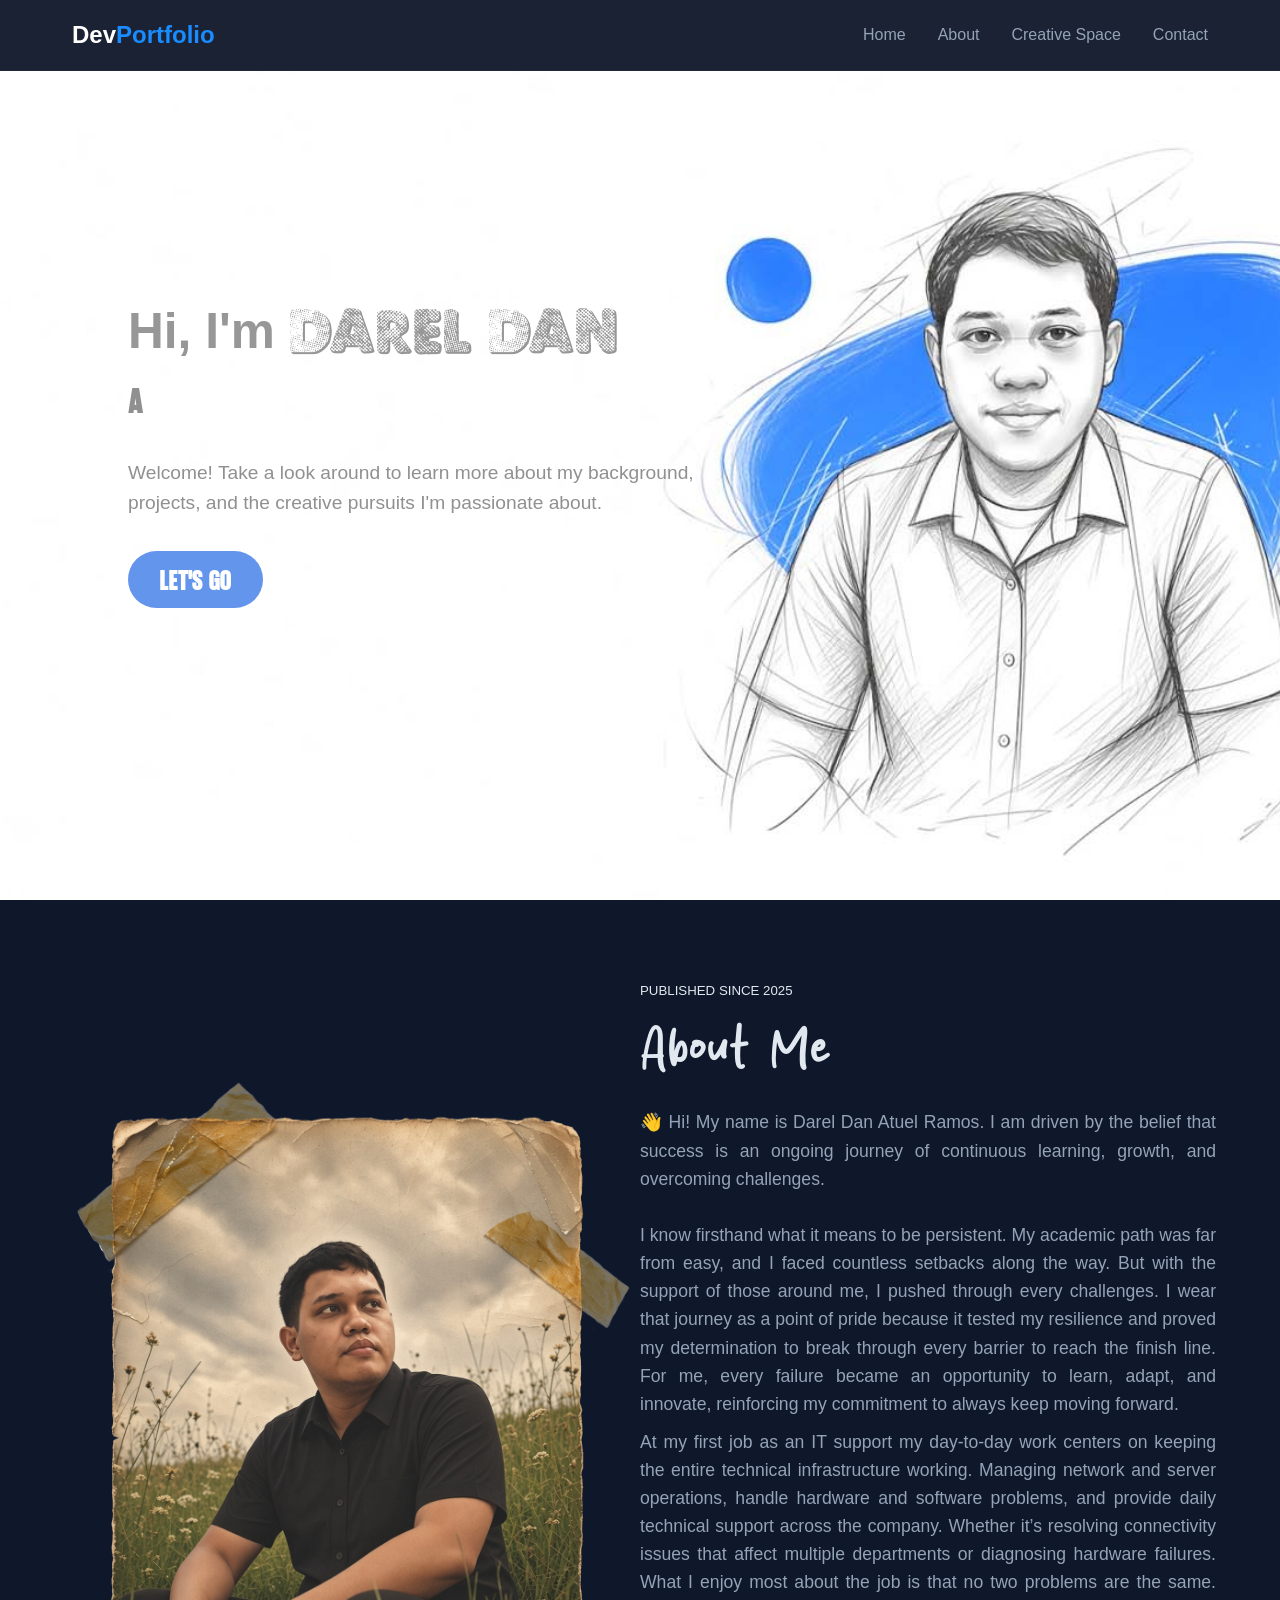
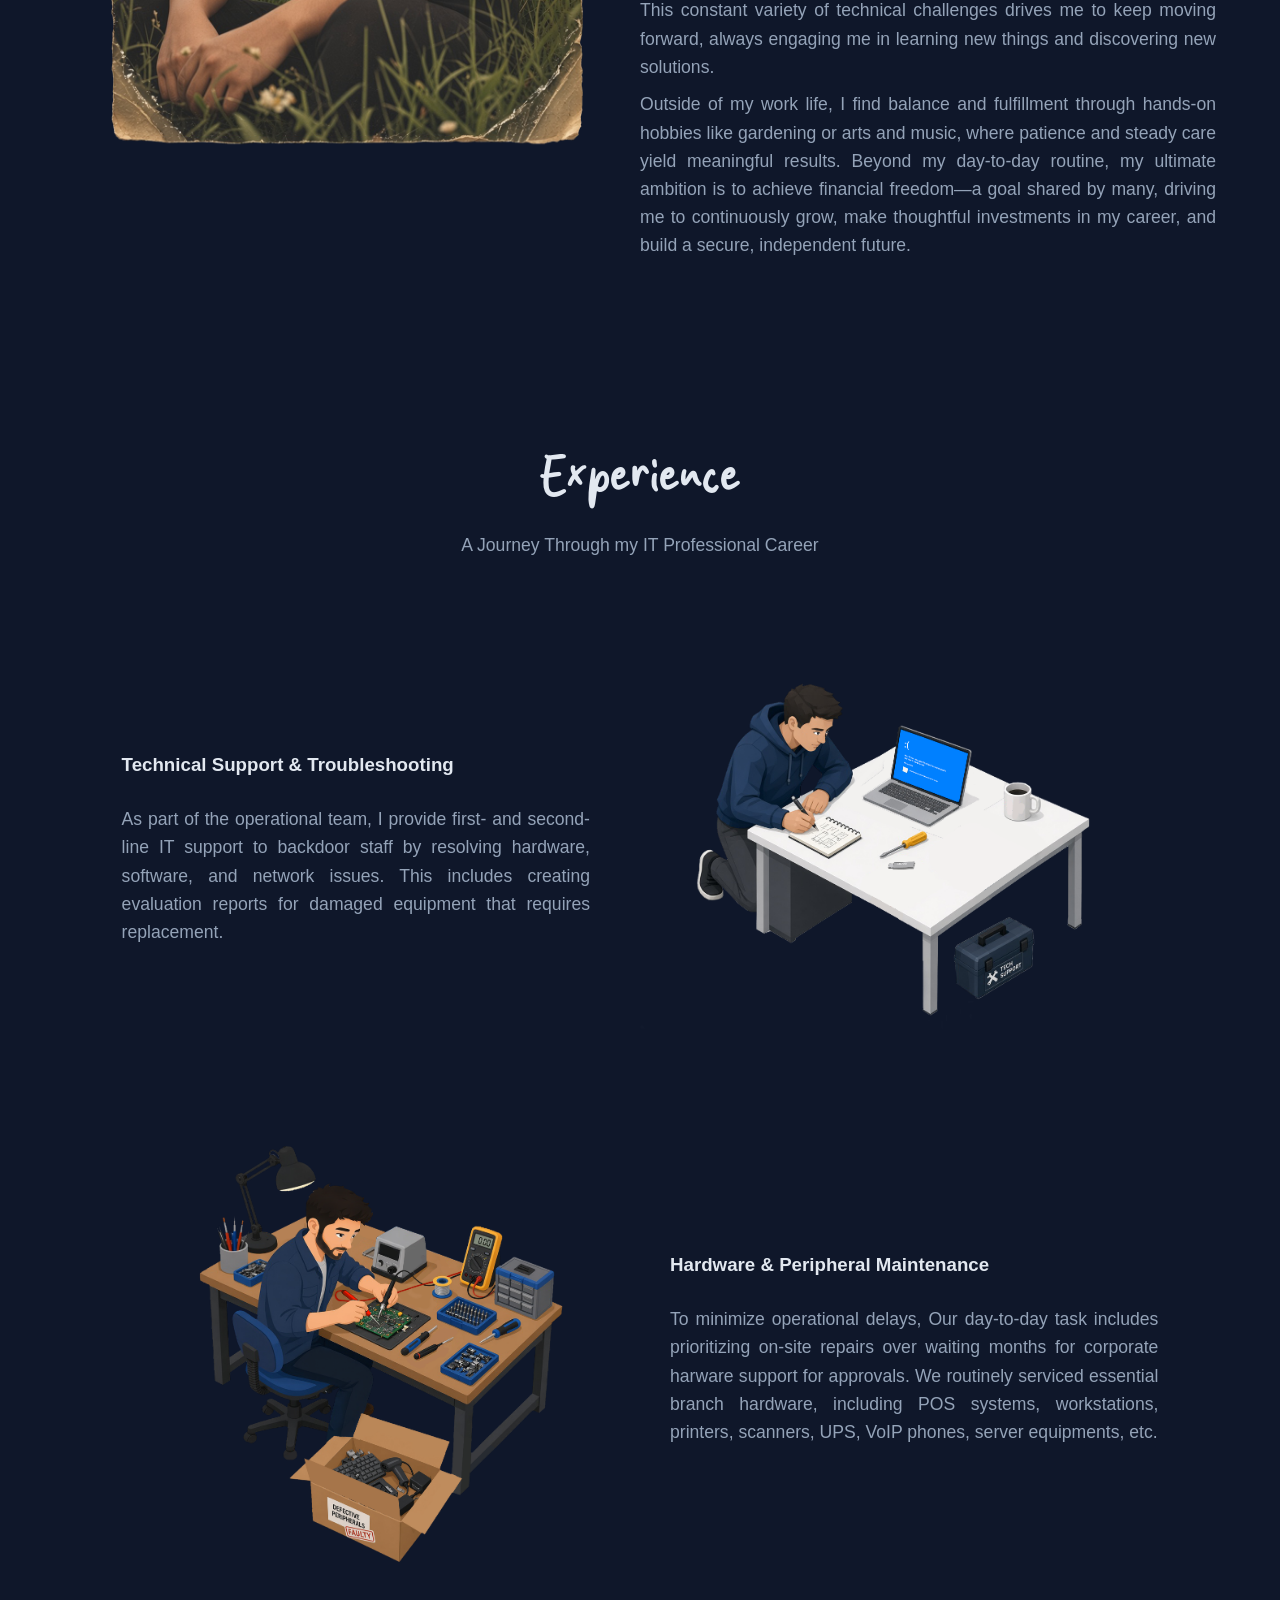
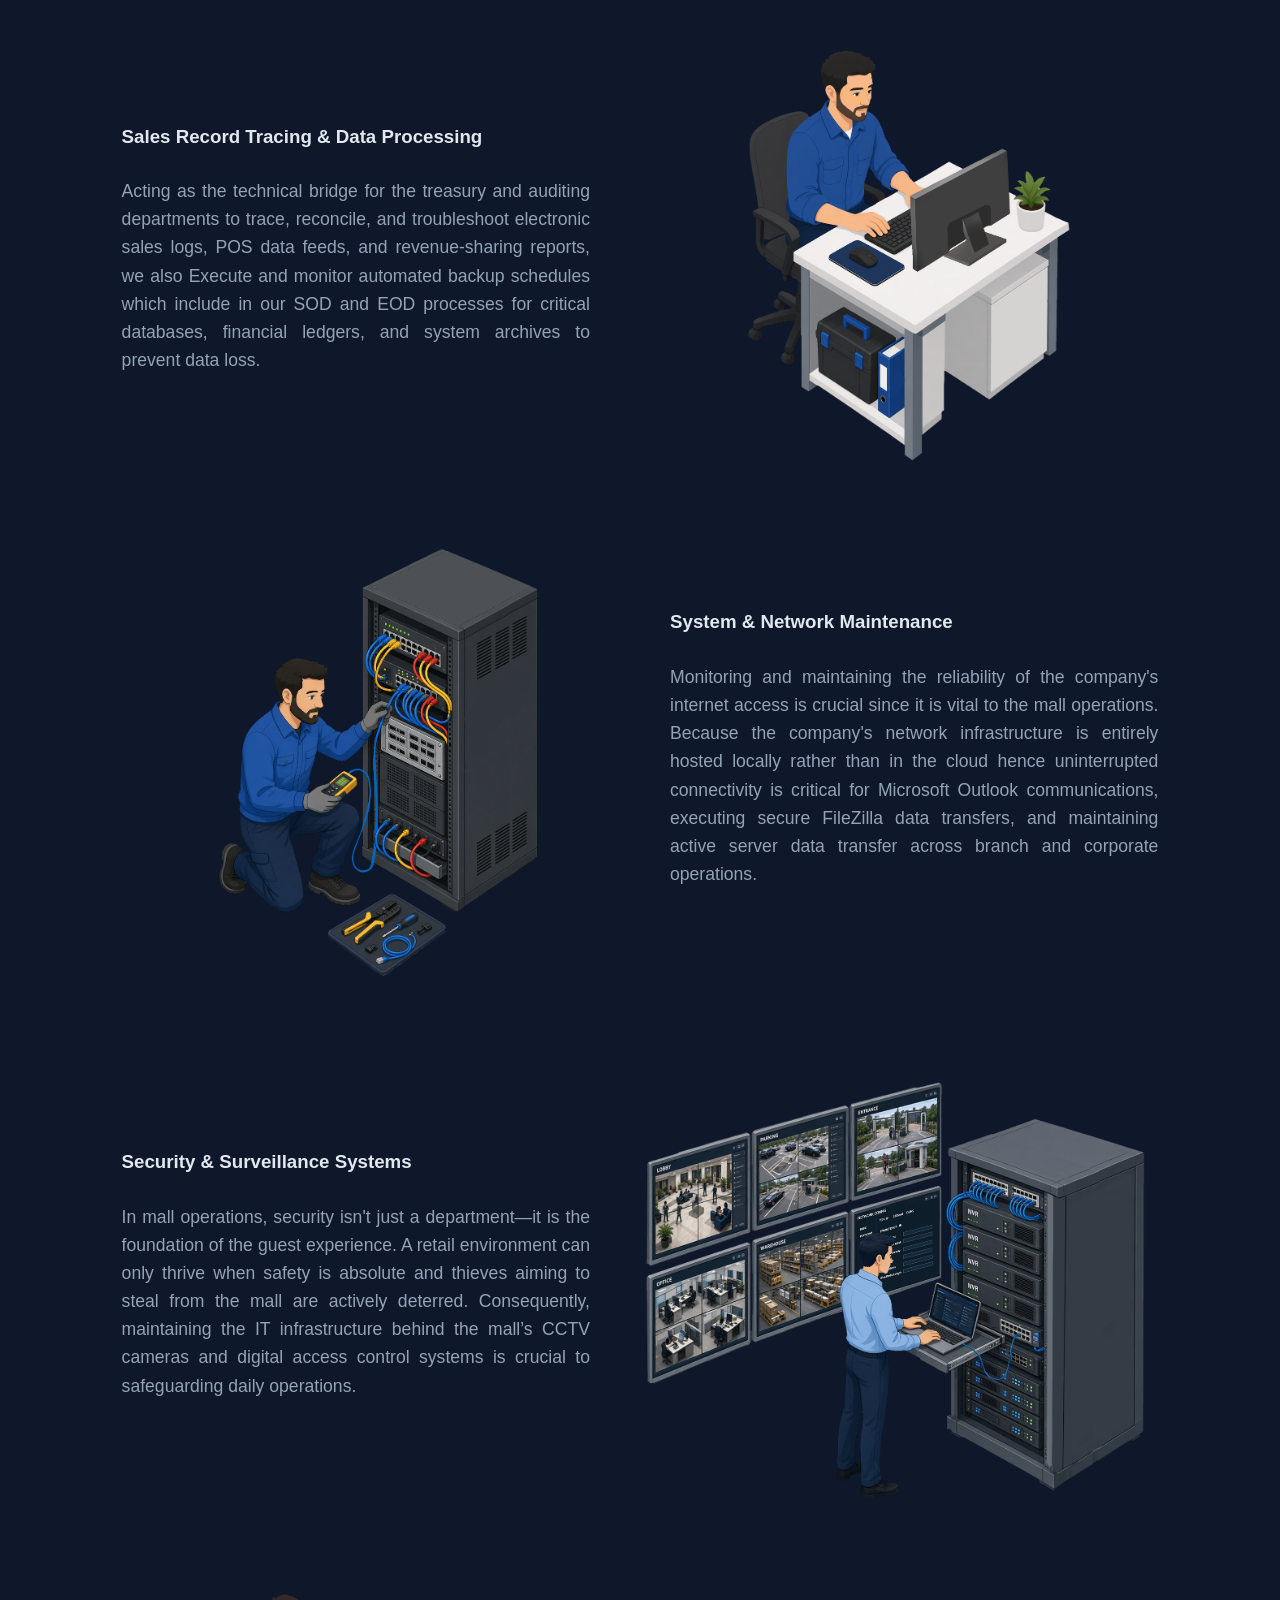
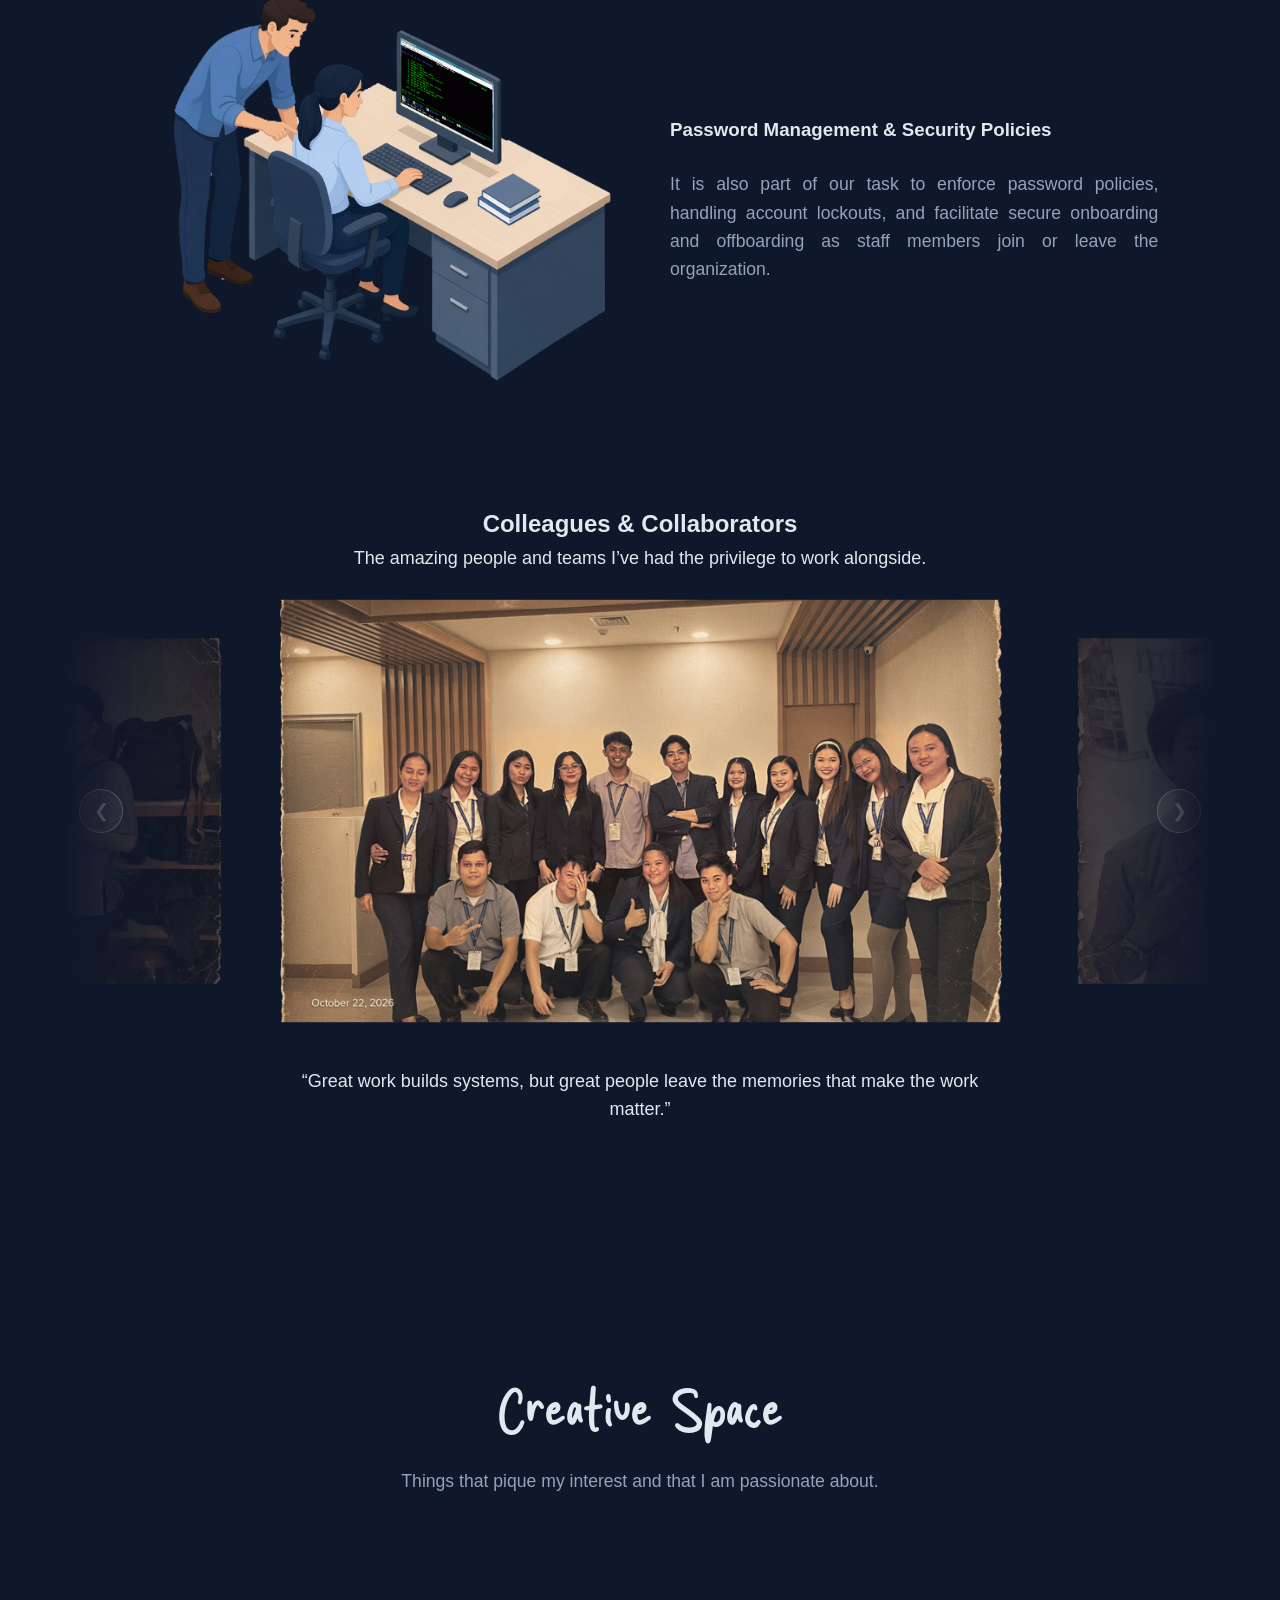
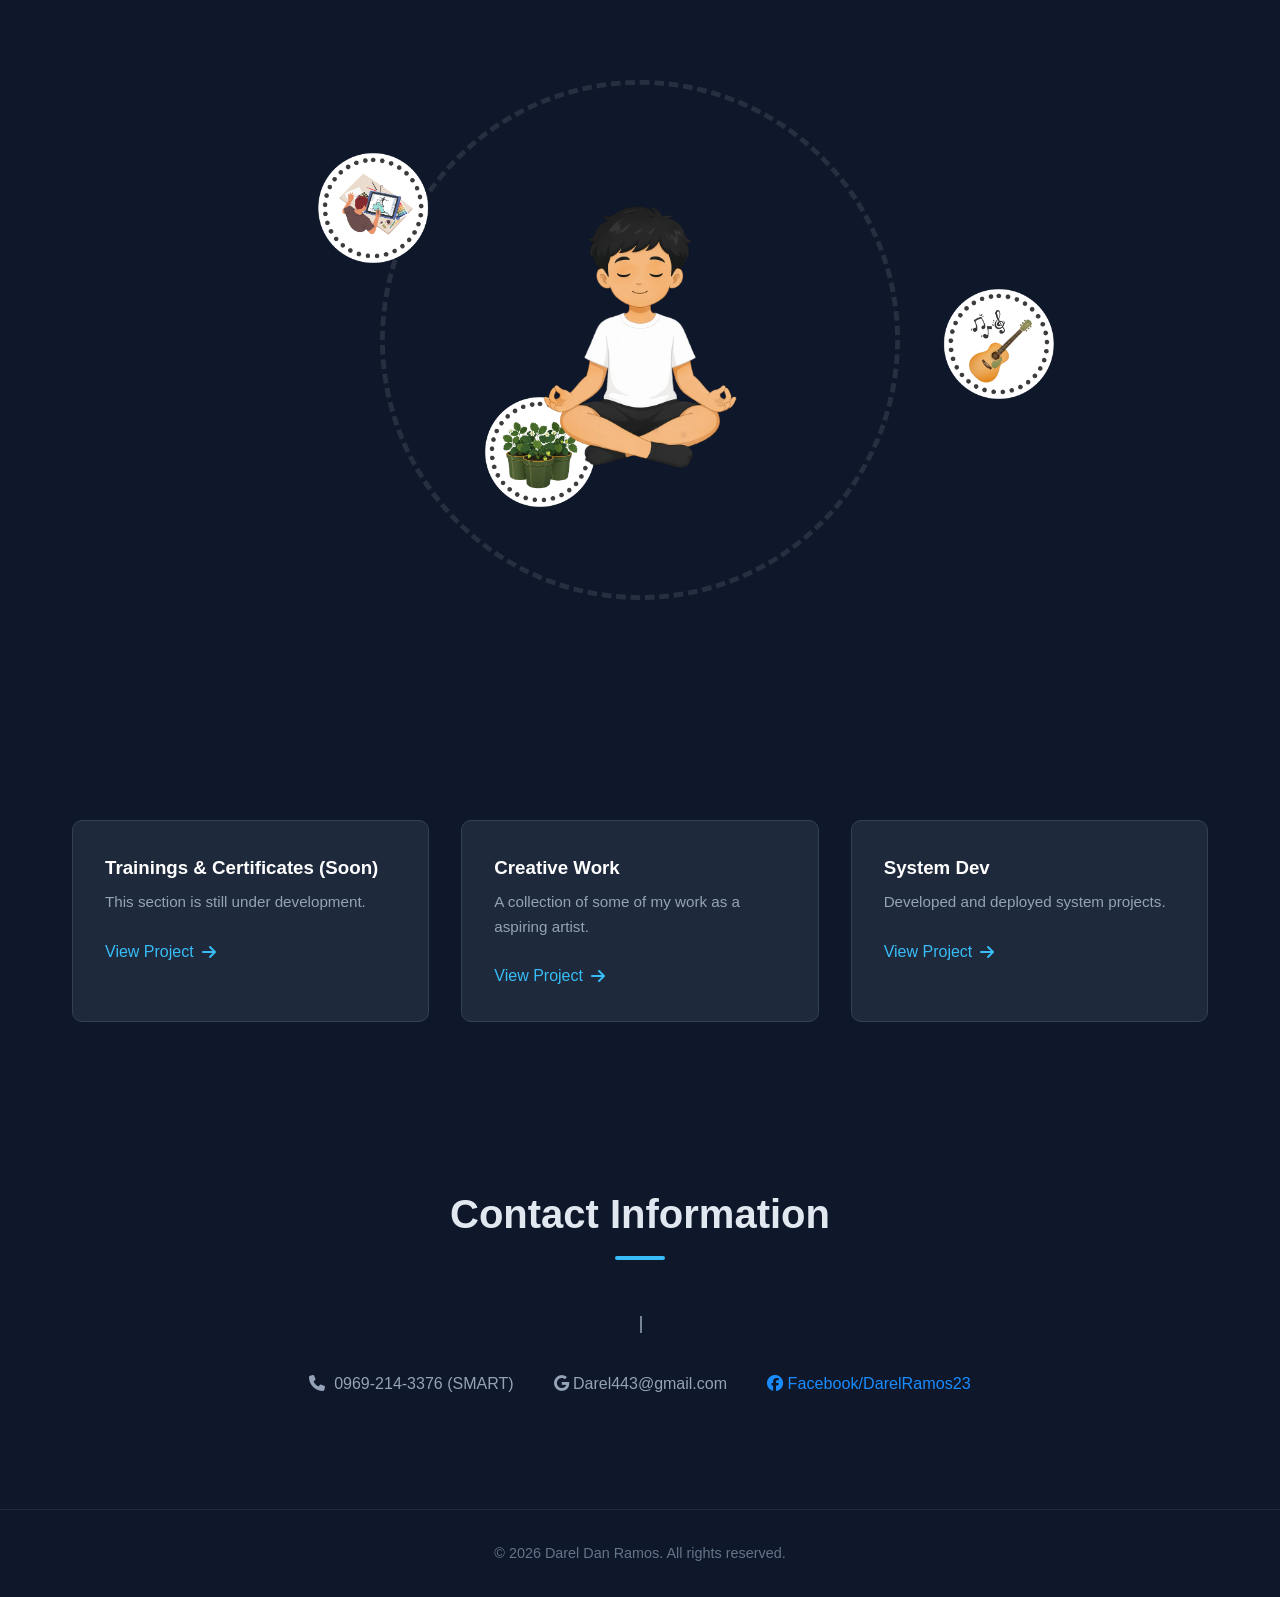
==== index.html @ 4f72652c "Update index.html" ====
<!DOCTYPE html>
<html lang="en">
<head>
    <meta charset="UTF-8">
    <meta name="viewport" content="width=device-width, initial-scale=1.0">
    <title>Portfolio</title>
    <link rel="stylesheet" href="css/style.css">
    <link rel="stylesheet" href="css/style_orbit.css">
    <link rel="stylesheet" href="css/carousel_style.css">
    <link rel="stylesheet" href="css/typing_style.css">
    <link rel="stylesheet" href="https://cdnjs.cloudflare.com/ajax/libs/font-awesome/6.4.0/css/all.min.css">
</head>
<body>

    <nav class="navbar">
        <div class="nav-container">
            <a href="#" class="logo">Dev<span>Portfolio</span></a>
            <ul class="nav-links" id="nav-links">
                <li><a href="#home">Home</a></li>
                <li><a href="#about">About</a></li>
                <li><a href="#projects">Creative Space</a></li>
                <li><a href="#contact">Contact</a></li>
            </ul>
            <div class="menu-toggle" id="mobile-menu">
                <i class="fa-solid fa-bars"></i>
            </div>
        </div>
    </nav>

    <section id="home" class="hero">
        <div class="hero-content">
            <h1>Hi, I'm <span class="highlight">Darel Dan</span></h1>
            <p class="carousel-text">
                A &thinsp;
                <span class="carousel-box">
                    <span class="carousel-item">IT Support</span>
                    <span class="carousel-item">Layout Artist</span>
                </span>
            </p>
            <p class="intro">Welcome! Take a look around to learn more about my background, projects, and the creative pursuits I'm passionate about.</p>
            <a href="#about" class="btn">LET'S GO</a>
        </div>
    </section>

    <section id="about" class="about">
        
        <div class="about-container">
            <div class="about-image"></div>

            <!--<div class="carousel-container">
              <div class="carousel-slides">
                <div class="slide active" style="background-color: #3498db;">
                  <h2>Slide 1</h2>
                </div>
                <div class="slide" style="background-color: #e74c3c;">
                  <h2>Slide 2</h2>
                </div>
                <div class="slide" style="background-color: #2ecc71;">
                  <h2>Slide 3</h2>
                </div>
              </div>

              <button class="nav-btn prev-btn" onclick="moveSlide(-1)">&#10094;</button>
              <button class="nav-btn next-btn" onclick="moveSlide(1)">&#10095;</button>

              <div class="indicators">
                <span class="dot active" onclick="currentSlide(0)"></span>
                <span class="dot" onclick="currentSlide(1)"></span>
                <span class="dot" onclick="currentSlide(2)"></span>
              </div>
            </div>-->

            <div class="about-text">
                <h5 class="published">PUBLISHED SINCE 2025</h5>
                <h2 class="about-title">About Me</h2>
                <p>
                  👋 Hi! My name is Darel Dan Atuel Ramos. I am driven by the belief that success is an ongoing journey of continuous learning, growth, and overcoming challenges.<br>
                  <br>
                  I know firsthand what it means to be persistent. My academic path was far from easy, and I faced countless setbacks along the way. But with the support of those around me, I pushed through every challenges. I wear that journey as a point of pride because it tested my resilience and proved my determination to break through every barrier to reach the finish line. For me, every failure became an opportunity to learn, adapt, and innovate, reinforcing my commitment to always keep moving forward.
                </p>
                <p>
                  At my first job as an IT support my day-to-day work centers on keeping the entire technical infrastructure working. Managing network and server operations, handle hardware and software problems, and provide daily technical support across the company. Whether it’s resolving connectivity issues that affect multiple departments or diagnosing hardware failures. What I enjoy most about the job is that no two problems are the same. This constant variety of technical challenges drives me to keep moving forward, always engaging me in learning new things and discovering new solutions.
                </p>
                <p>
                  Outside of my work life, I find balance and fulfillment through hands-on hobbies like gardening or arts and music, where patience and steady care yield meaningful results. Beyond my day-to-day routine, my ultimate ambition is to achieve financial freedom—a goal shared by many, driving me to continuously grow, make thoughtful investments in my career, and build a secure, independent future. 
                </p>
                
                <!--<div class="skills">
                    <span class="skill-badge">HTML5</span>
                    <span class="skill-badge">CSS3</span>
                    <span class="skill-badge">JavaScript</span>
                    <span class="skill-badge">Responsive Design</span>
                </div>-->
            </div>
        </div>
    
        <!--Experience-->
        <div>
            <h2 class="experience-title">Experience</h2>
            <p class="experience-description">A Journey Through my IT Professional Career</p>
            <div class="responsive description-one">
                <div class="description-one-text">
                        <h3>Technical Support & Troubleshooting</h3>
                        &nbsp;
                            <p>As part of the operational team, I provide first- and second-line IT support to backdoor staff by resolving hardware, software, and network issues. This includes creating evaluation reports for damaged equipment that requires replacement.</p>
                </div>
                <div class="res-img exp-img-1"></div>
            </div>
            <div class=" description-two">
                <div class="res-img-margin exp-img-2"></div>
                <div class="description-two-text">
                        <h3>Hardware & Peripheral Maintenance</h3>
                        &nbsp;
                            <p>To minimize operational delays, Our day-to-day task includes prioritizing on-site repairs over waiting months for corporate harware support for approvals. We routinely serviced essential branch hardware, including POS systems, workstations, printers, scanners, UPS, VoIP phones, server equipments, etc.</p>
                </div>
            </div>
            <div class="responsive description-one">
                <div class="description-one-text">
                        <h3>Sales Record Tracing & Data Processing</h3>
                        &nbsp;
                            <p>Acting as the technical bridge for the treasury and auditing departments to trace, reconcile, and troubleshoot electronic sales logs, POS data feeds, and revenue-sharing reports, we also Execute and monitor automated backup schedules which include in our SOD and EOD processes for critical databases, financial ledgers, and system archives to prevent data loss.</p>
                </div>
                    <div class="res-img exp-img-3"></div>
                </div>

            <div class="responsive description-two margin-issue">
                <div class="res-img-margin exp-img-4"></div>
                    <div class="description-two-text">
                            <h3>System & Network Maintenance</h3>
                            &nbsp;
                            <p>Monitoring and maintaining the reliability of the company's internet access is crucial since it is vital to the mall operations. Because the company's network infrastructure is entirely hosted locally rather than in the cloud hence uninterrupted connectivity is critical for Microsoft Outlook communications, executing secure FileZilla data transfers, and maintaining active server data transfer across branch and corporate operations.</p>
                </div>
            </div>

            &nbsp;
            <div class="responsive description-one">
                <div class="description-one-text">
                        <h3>Security & Surveillance Systems</h3>
                        &nbsp;
                            <p>In mall operations, security isn't just a department—it is the foundation of the guest experience. A retail environment can only thrive when safety is absolute and thieves aiming to steal from the mall are actively deterred. Consequently, maintaining the IT infrastructure behind the mall’s CCTV cameras and digital access control systems is crucial to safeguarding daily operations.</p>
                </div>
                  <div class="res-img exp-img-5"></div>
            </div>
            &nbsp;
            <div class="responsive description-two">
                <div class="res-img-margin exp-img-6"></div>
                <div class="description-two-text">
                        <h3>Password Management & Security Policies</h3>
                        &nbsp;
                            <p>It is also part of our task to enforce password policies, handling account lockouts, and facilitate secure onboarding and offboarding as staff members join or leave the organization.</p>
                </div>
            </div>

                <h3 class="carousel-title">Colleagues & Collaborators</h3>
                <p class="carousel-description">The amazing people and teams I’ve had the privilege to work alongside.</p>
                <div class="carousel-container" id="carousel">
                    <button class="nav-btn prev" id="prevBtn">&#10094;</button>
                    <button class="nav-btn next" id="nextBtn">&#10095;</button>

                    <div class="carousel-track" id="track">
                      <!-- Div slides with CSS background images -->
                      <div class="slide" style="background-image: url('assets/carousel/group5.png');">
                        
                      </div>
                      <div class="slide" style="background-image: url('assets/carousel/group2.png');">
                        
                      </div>
                      <div class="slide" style="background-image: url('assets/carousel/group.png');">
                        
                      </div>
                      <div class="slide" style="background-image: url('assets/carousel/group3.png');">
                        
                      </div>
                      <div class="slide" style="background-image: url('assets/carousel/group4.png');">
                        
                      </div>
                    </div>
                  </div>
                  <h4 class="caption">“Great work builds systems, but great people leave the memories that make the work matter.”</h4>
        </div>
        <!--Other Skills-->
    
    </section>

    <section id="projects" class="projects">
        <div class="space">
            <h2 class="experience-title">Creative Space</h2>
            <p class="experience-description">Things that pique my interest and that I am passionate about.</p>
            <div class="orbit">
                <div class="system-container">
                <!-- 1. Center / Stationary Div -->
                <div class="card stationary-center">
                  <img src="assets/Interest/image1.png" alt="Stationary Center">
                </div>

                <!-- 2. Slow Spinning Div -->
                <div class="card slow-spin">
                </div>

                <!-- 3. Orbit Ring with 3 Orbiting Divs -->
                <div class="orbit-ring">
                  <div class="card orbit-item orbit1">
                  </div>
                  <div class="card orbit-item">
                  </div>
                  <div class="card orbit-item">
                  </div>
                </div>

              </div>
            </div>
        </div>
        <div class="projects-grid">
            <div class="project-card">
                <div class="project-info">
                    <h3>Trainings & Certificates (Soon)</h3>
                    <p>This section is still under development.</p>
                    <a href="#" class="project-link">View Project <i class="fa-solid fa-arrow-right"></i></a>
                </div>
            </div>
            <div class="project-card">
                <div class="project-info">
                    <h3>Creative Work</h3>
                    <p>A collection of some of my work as a aspiring artist.</p>
                    <a href="graphic-art.html" class="project-link">View Project <i class="fa-solid fa-arrow-right"></i></a>
                </div>
            </div>
            <div class="project-card">
                <div class="project-info">
                    <h3>System Dev</h3>
                    <p>Developed and deployed system projects.</p>
                    <a href="programming.html" class="project-link">View Project <i class="fa-solid fa-arrow-right"></i></a>
                </div>
            </div>
        </div>
    </section>

    <section id="contact" class="contact">
        <h2>Contact Information</h2>
        <p class="contact-desc">
          <span class="typing-text"></span><span class="cursor">|</span>
        </p>
        <div class="contact-info-1">
            <p><i class="fa fa-phone"></i> &nbsp;0969-214-3376 (SMART)&nbsp;&nbsp;&nbsp;&nbsp;&nbsp;&nbsp;&nbsp;&nbsp; <i class="fa-brands fa-google"></i>&nbsp;Darel443@gmail.com &nbsp;&nbsp;&nbsp;&nbsp;&nbsp;&nbsp;&nbsp;&nbsp;<span class="social-links"><a href="https://www.facebook.com/DarelRamos23"><i class="fa-brands fa-facebook"></i>&nbsp;Facebook/DarelRamos23</a></span></p>
        </div>
        <div class="contact-info-2">
            <p><i class="fa fa-phone"></i> &nbsp;0969-214-3376 (SMART)</p>
            <p><i class="fa-brands fa-google"></i>&nbsp;Darel443@gmail.com</p>
            <p><span class="social-links"><a href="https://www.facebook.com/DarelRamos23"><i class="fa-brands fa-facebook"></i>&nbsp;Facebook/DarelRamos23</a></span></span></p>
        </div>
        
    </section>

    <footer>
        <p>&copy; 2026 Darel Dan Ramos. All rights reserved.</p>
    </footer>

    <script src="js/script.js"></script>
    <script src="js/carousel_script.js"></script>
</body>
</html>
---- css/style.css ----
/* Reset & Base Styles */
* {
    margin: 0;
    padding: 0;
    box-sizing: border-box;
    font-family: 'Segoe UI', Tahoma, Geneva, Verdana, sans-serif;
}

@font-face {
  font-family: 'Brunson';
  src: url('../assets/fonts/Brunson.ttf') format('truetype'),
       url('../assets/fonts/Brunson Rough.ttf') format('truetype');
  font-weight: normal;
  font-style: normal;
  font-display: swap; /* Helps with page load performance */
}
@font-face {
  font-family: 'Impact';
  src: url('../assets/fonts/impact.ttf') format('ttf'),
       url('../assets/fonts/Impacted.ttf') format('ttf');
  font-weight: normal;
  font-style: normal;
  font-display: swap; /* Helps with page load performance */
}
@font-face {
  font-family: 'Stay';
  src: url('../assets/fonts/Stay With Me.otf') format('truetype');
  font-weight: normal;
  font-style: normal;
  font-display: swap;
}
@font-face {
  font-family: 'Zombie';
  src: url('../assets/fonts/ZOMBIE.ttf') format('truetype');
  font-weight: normal;
  font-style: normal;
  font-display: swap;
}
@font-face {
  font-family: 'Sketch';
  src: url('../assets/fonts/Punk Dots.ttf') format('truetype');
  font-weight: normal;
  font-style: normal;
  font-display: swap;
}
@font-face {
  font-family: 'GoogleSans';
  src: url('../assets/fonts/GoogleSans-Italic-VariableFont_GRAD,opsz,wght.ttf') format('truetype'),
       url('../assets/fonts/GoogleSans-VariableFont_GRAD,opsz,wght.ttf') format('truetype');
  font-weight: normal;
  font-style: normal;
  font-display: swap; /* Helps with page load performance */
}

html {
    scroll-behavior: smooth;
}

body {
    background-color: #0f172a;
    color: #e2e8f0;
    line-height: 1.6;
}

/* Navbar */
.navbar {
    position: fixed;
    top: 0;
    width: 100%;
    background-color: rgba(15, 23, 42, 0.95);
    backdrop-filter: blur(5px);
    z-index: 1000;
    border-bottom: 1px solid #1e293b;
}

.nav-container {
    display: flex;
    justify-content: space-between;
    align-items: center;
    max-width: 1200px;
    margin: 0 auto;
    padding: 1rem 2rem;
}

.logo {
    font-size: 1.5rem;
    font-weight: 700;
    color: #fff;
    text-decoration: none;
}

.logo span {
    color: #198cff;
}

.nav-links {
    display: flex;
    list-style: none;
}

.nav-links li a {
    color: #94a3b8;
    text-decoration: none;
    margin-left: 2rem;
    font-weight: 500;
    transition: color 0.3s;
}

.nav-links li a:hover {
    color: #38bdf8;
}

.menu-toggle {
    display: none;
    font-size: 1.5rem;
    color: #fff;
    cursor: pointer;
}

/* Sections General */
section {
    padding: 5rem 2rem;
    max-width: 1200px;
    margin: 0 auto;
}

h2 {
    font-size: 2.5rem;
    text-align: center;
    margin-bottom: 3rem;
    position: relative;
}

h2::after {
    content: '';
    display: block;
    width: 50px;
    height: 4px;
    background: #38bdf8;
    margin: 10px auto 0;
    border-radius: 2px;
}

/* Hero Section */
.hero {
    height: 100vh;
    display: flex;
    align-items: center;
    justify-content: flex-start;
    text-align: left;
    background-image: url('../assets/bg_image.jpg');
    background-size: cover;
    background-position: center;
    background-repeat: no-repeat;
    height: 100vh;
    width: 100%;          
    max-width: 100vw;       
    margin: 0;              
    padding: 0 10%;

}

.hero-content h1 {
    font-size: 3.1rem;
    color: #979797;
    margin-bottom: 0.2rem;
}

.highlight {
    color: #979797;
    font-family: 'Sketch', sans-serif;
    font-weight: normal;
    font-size: 75%;
}

.carousel-text {
    font-family: 'Brunson';
    font-size: 2rem !important;
    margin-bottom: 1.5rem;
    color: #94a3b8;
    display: flex;
    align-items: left;
    justify-content: left;
    gap: 0.3rem;
}

.carousel-box {
    position: relative;
    display: inline-block;
    height: 2.5rem;
    overflow: hidden;
    min-width: 260px; /* Adjust if your titles are wider */
    text-align: left;
}

.carousel-item {
    position: absolute;
    top: 0;
    left: 0;
    width: 100%;
    opacity: 0;
    color: #6495ED;
    animation: slideFadeLoop 6s infinite;
    font-family: 'Brunson';
    font-size: 2rem;
    font-weight: normal;
}

/* Stagger the carousel timing for each item */
.carousel-item:nth-child(1) {
    animation-delay: 0s;
}

.carousel-item:nth-child(2) {
    animation-delay: 3s;
}

.hero-content p {
    font-size: 1.35rem;
    color: #909090;
    margin-bottom: 2rem;
}

.btn {
    display: inline-block;
    background: #6495ED;
    color: white;
    padding: 0.50rem 2rem;
    border-radius: 50px;
    text-decoration: none;
    font-weight: 0;
    font-family: 'Brunson';
    font-size: 1.6em;
    transition: transform 0.3s, background 0.3s;
}

.btn:hover {
    transform: translateY(-3px);
    background: #0ea5e9;
}

/* About Section */
.about {
    padding: 0px;
    padding-top: 80px;
    max-width: 90%;
}
.about-container {
    max-width: 120%;
    margin: 0 auto;
    text-align: justify;
    justify-content: left;
    display: flex;

}
.about-text{
    max-width: 50%;
}
.about-title{
    font-size: 4rem;
    text-align: left;
    margin-bottom: 0.3rem;
    margin-top: 0px;
    position: relative;
    font-weight: 400;
    font-family: 'Stay', 'Impact';
}
.about-title::after{
    display: none;
}
.about-image{
    background-image: url('../assets/img.png');
    background-size: cover;
    background-position: center;
    background-repeat: no-repeat;
    height: 685px;
    width: 570px;
    margin-right: 5rem;
    margin: auto;
    border-radius: 20px;
}
.about-text p {
    font-size: 1.1rem;
    color: #94a3b8;
    margin-bottom: 0.6rem;
}
.published{
    font-family: sans-serif;
    font-weight: normal;
    margin-bottom: 0px;
}
/*Field Experience Section*/
.space{
    margin-bottom: 5em;
}
.experience-title{
    font-size: 4rem;
    text-align: center;
    margin-bottom: 0rem;
    margin-top: 10rem;
    position: relative;
    font-weight: 400;
    font-family: 'Stay', sans-serif;
}
.experience-title::after{
    display: none;
}
.experience-description{
    font-size: 1.1rem;
    color: #94a3b8;
    margin-bottom: 2.8rem;
    text-align: center;
}

.description-one{
    max-width: 90%;
    margin: 0 auto;
    text-align: justify;
    justify-content: left;
    display: flex;
}
.description-one-text{
    max-width: 50%;
    justify-content: center;
    align-items: center !important;
    align-content: center;
    display: block;

}
.description-one-text p{
    font-size: 1.1rem;
    color: #94a3b8;
    margin-bottom: 0.8rem; 
    margin-right: 50px;
}
.exp-img-1{
    background-image: url('../assets/experiences/image1.png');
    background-size: cover;
    background-position: center;
    background-repeat: no-repeat;
    height: 500px;
    width: 580px;
    margin: auto;
    margin-right: auto;
}
.exp-img-2{
    background-image: url('../assets/experiences/image2.png');
    background-size: cover;
    background-position: center;
    background-repeat: no-repeat;
    height: 500px;
    width: 580px;
    margin: auto;
    margin-right: auto;
}

.exp-img-3{
    background-image: url('../assets/experiences/image3.png');
    background-size: cover;
    background-position: center;
    background-repeat: no-repeat;
    height: 500px;
    width: 580px;
    margin: auto;
    margin-right: auto;
}
.exp-img-4{
    background-image: url('../assets/experiences/image4.png');
    background-size: cover;
    background-position: center;
    background-repeat: no-repeat;
    height: 500px;
    width: 580px;
    margin: auto;
    margin-right: auto;
}
.exp-img-5{
    background-image: url('../assets/experiences/image5.png');
    background-size: cover;
    background-position: center;
    background-repeat: no-repeat;
    height: 500px;
    width: 580px;
    margin: auto;
    margin-right: auto;
}
.exp-img-6{
    background-image: url('../assets/experiences/image6.png');
    background-size: cover;
    background-position: center;
    background-repeat: no-repeat;
    height: 500px;
    width: 580px;
    margin: auto;
    margin-right: auto;
}
.group-img{
    background-image: url('../assets/group.png');
    background-size: cover;
    background-position: center;
    background-repeat: no-repeat;
    height: 36vmax;
    width: 60%;
    margin: auto;
    margin-top: 10em;
    border-radius: 25px;
}
.description-two{
    max-width: 90%;
    margin: 0 auto;
    text-align: justify;
    justify-content: left;
    display: flex;
}
.description-two-text{
    max-width: 50%;
    justify-content: center;
    align-items: center;
    display: block;
    align-content: center;
}
.description-two-text p{
    font-size: 1.1rem;
    color: #94a3b8;
    margin-bottom: 0.8rem; 
    margin-left: 30px;
}
.description-two-text h3{
    margin-left: 30px;
}

.skills {
    display: flex;
    justify-content: center;
    gap: 1rem;
    flex-wrap: wrap;
}

.skill-badge {
    background: #1e293b;
    color: #38bdf8;
    padding: 0.5rem 1rem;
    border-radius: 20px;
    font-size: 0.9rem;
    border: 1px solid #334155;
}


/* Navigation Buttons (Transparent & Circular) */
.nav-btn {
  position: absolute;
  top: 50%;
  transform: translateY(-50%);
  background-color: rgba(255, 255, 255, 0.2); /* Transparent background */
  border: 2px solid rgba(255, 255, 255, 0.7); /* Subtle white border */
  color: white;
  width: 50px;
  height: 50px;
  border-radius: 50%; /* Makes the button a perfect circle */
  cursor: pointer;
  font-size: 18px;
  display: flex;
  justify-content: center;
  align-items: center;
  transition: background-color 0.3s, transform 0.2s;
  user-select: none;
}

.nav-btn:hover {
  background-color: rgba(255, 255, 255, 0.4); /* Slightly brighter on hover */
}

.nav-btn:active {
  transform: translateY(-50%) scale(0.95);
}

.prev-btn { left: 20px; }
.next-btn { right: 20px; }

/* Bottom Indicators/Dots (Transparent & Circular) */
.indicators {
  position: absolute;
  bottom: 20px;
  left: 50%;
  transform: translateX(-50%);
  display: flex;
  gap: 10px;
}

.dot {
  width: 12px;
  height: 12px;
  background-color: rgba(255, 255, 255, 0.3); /* Transparent */
  border: 2px solid rgba(255, 255, 255, 0.8);
  border-radius: 50%; /* Circle */
  cursor: pointer;
  transition: background-color 0.3s;
}

.dot.active, .dot:hover {
  background-color: rgba(255, 255, 255, 0.9); /* Solid white when active */
}

/* Projects Grid */
.projects-grid {
    display: grid;
    grid-template-columns: repeat(auto-fit, minmax(300px, 1fr));
    gap: 2rem;
}

.project-card {
    background: #1e293b;
    border-radius: 10px;
    overflow: hidden;
    border: 1px solid #334155;
    transition: transform 0.3s, box-shadow 0.3s;
    padding: 2rem;
}

.project-card:hover {
    transform: translateY(-5px);
    box-shadow: 0 10px 20px rgba(0,0,0,0.3);
}

.project-info h3 {
    margin-bottom: 0.5rem;
    color: #fff;
}

.project-info p {
    color: #94a3b8;
    font-size: 0.95rem;
    margin-bottom: 1.5rem;
}

.project-link {
    color: #38bdf8;
    text-decoration: none;
    font-weight: 500;
    display: inline-flex;
    align-items: center;
    gap: 0.5rem;
}

/* Contact & Footer */
.contact {
    text-align: center;
}

.contact p {
    color: #94a3b8;
    margin-bottom: 2rem;
}

.contact-info-1{
    display: block;
}
.contact-info-2{
    display: none;
}

.social-links a {
    color: #198cff;
    font-size: 1.01rem;
    transition: color 0.3s;
    text-decoration: none;
}

.social-links a:hover {
    color: #38bdf8;
}

.intro {
    font-size: 1.2rem !important;      /* Makes it slightly larger and easier to read */
    line-height: 1.6;        /* Adds comfortable spacing between the lines */
    color: #555555;          /* A softer dark gray so it doesn't look harsh */
    max-width: 640px;        /* Prevents the sentences from stretching too wide */
    margin: 0 auto 2rem auto; /* Centers the block and adds space above the button */

}

/* 
   Animation Timeline Breakdown:
   0% to 5%: Slides up and fades into view.
   5% to 45%: Sits fully visible on screen.
   45% to 50%: Fades out and slides upward out of view.
   50% to 100%: Hidden/Resetting while the other title plays.
*/
@keyframes slideFadeLoop {
    0% {
        opacity: 0;
        transform: translateY(20px);
    }
    5%, 45% {
        opacity: 1;
        transform: translateY(0);
    }
    50%, 100% {
        opacity: 0;
        transform: translateY(-20px);
    }
}

footer {
    text-align: center;
    padding: 2rem;
    border-top: 1px solid #1e293b;
    color: #64748b;
    font-size: 0.9rem;
}

/* Mobile Responsive Adjustments */
@media (max-width: 1080px) {
    .nav-links {
        display: none;
        flex-direction: column;
        width: 100%;
        position: absolute;
        top: 60px;
        left: 0;
        background-color: #0f172a;
        border-bottom: 1px solid #1e293b;
        padding: 1rem 0;
    }

    .nav-links.active {
        display: flex;
    }

    .nav-links li a {
        margin: 1rem 2rem;
        display: block;
    }

    .menu-toggle {
        display: block;
    }

    .hero-content h1 {
        font-size: 1.8rem;
    }
    .about-container {
        max-width: 100%;
        margin: 0 auto;
        text-align: justify;
        justify-content: left;
        display: inline-block;
    }
    .about-text{
        max-width: 100%;
        margin-top: 1rem;
    }
    .carousel-text{
        font-size: 1.5rem !important;
    }
    .carousel-item{
        font-size: 1.5rem;
    }
}
@media (max-width: 900px) {
    .about-title {
        text-align: center;
    }

    .hero {
        background-image: 
        linear-gradient(rgba(255, 255, 255, 0.4), rgba(255, 255, 255, 0.4)), 
        url('../assets/bg_image.jpg') !important;
        background-position: 65% center;
        padding: 0 5% 10%;
        padding-top: 18%;


    }

    .hero-content h1 {
        font-size: 1.6rem;
        color: #828282 !important;
        margin-bottom: 0px;
    }

    .highlight {
        color: #737373;
        font-family: 'Sketch', sans-serif;
        font-weight: normal;
        font-size: 75%;
    }

    .carousel-text {
        font-size: 1.5rem !important;
        margin-bottom: 0.6rem !important;
    }
    .btn{
        scale: 0.7 !important;
    }
    .intro{
        color: #6A6A6A !important;
        font-size: 0.85rem !important;
    }
    .about-image{
        scale: 0.7 !important;
        width: 110vw !important;
        width: 100px;
        margin-left: -10% !important;
        margin: auto;
    }
    .about{
        padding-top: 0px !important;
    }
    .about-text{
        margin-top: 0px;
    }
    .published{
        text-align: center;
        font-size: 0.7rem;
        color: #858585;
    }
    .about-title{
        font-size: 3rem;
    }
    .about-text p{
        font-size: 0.9rem !important;
    }
    .experience-title{
        margin-top: 2.5rem;
        font-size: 3rem;
    }
    .experience-description{
        font-size: 0.9rem;
        margin-bottom: 0px;
    }

    /*description-one reponsive function*/

    .description-one-text h3{
        font-size: 1rem !important;
    }
    .description-one-text p{
        font-size: 0.9rem !important;
        text-align: justify ;
    }
    .description-one{
      flex-direction: column-reverse !important; /* Puts the image div (exp-img-1) on top of the text div */
      align-items: center !important; /* Optional: centers the content horizontally */
      display: flex;
    }
    .description-one-text{
        text-align: center;
        display: block;
        max-width: 100% !important;
    }
    .description-one-text p {
        width: 100% !important;
    }

    /*description-two reponsive function*/

    .description-two-text h3{
        font-size: 1rem !important;
        margin: 0px;
    }
    .description-two-text p{
        font-size: 0.9rem !important;
        text-align: justify ;
        margin: 0px;
    }
    .description-two{
      align-items: center !important;
      display: block;
      display: flex;
      flex-direction: column;
      align-items: center;
      width: 100%;
      overflow: hidden;
    }
    .description-two-text{
        text-align: center;
        display: block;
        max-width: 100% !important;
    }
    .description-two-text p {
        width: 100% !important;
    }

    /*description image scaling function*/
    .res-img{
        scale: 0.6 !important;
        margin: 0 !important;
    }
    .res-img-margin{
        scale: 0.6 !important;
        margin: 0 !important;
        position: relative;
    }
    .carousel-title{
        font-size: 1.1em !important;
        margin-top: 8em !important;
    }
    .carousel-description{
        font-size: 0.9em !important;
    }
    .caption{
        font-size: 0.9em !important;
    }

    .projects-grid {
    display: grid;
    grid-template-columns: repeat(auto-fit, minmax(300px, 1fr));
    gap: 2rem;
    }

    .project-card {
        background: #1e293b;
        border-radius: 10px;
        overflow: hidden;
        border: 1px solid #334155;
        transition: transform 0.3s, box-shadow 0.3s;
        padding: 2rem;
    }

    .project-card:hover {
        transform: translateY(-5px);
        box-shadow: 0 10px 20px rgba(0,0,0,0.3);
    }

    .project-info h3 {
        margin-bottom: 0.5rem;
        color: #fff;
        font-size: 1rem;
        text-align: center;
    }

    .project-info p {
        color: #94a3b8;
        font-size: 0.9rem;
        margin-bottom: 1.5rem;
        text-align: center;
    }

    .project-link {
        color: #38bdf8;
        text-decoration: none;
        font-weight: 500;
        display: inline-flex;
        align-items: center;
        gap: 0.5rem;
        font-size: 0.9rem;
        margin: 0;
    }

    
}
@media (max-width: 700px) {
    .about-image {
        width: 100%;
        max-width: 1200px;        /* Prevents it from stretching too wide on giant screens */
        height: auto;             
        aspect-ratio: 16 / 22;     /* Maintains a clean, responsive proportion automatically */
        margin: 0 auto;           /* Centers the container */
        background-size: contain; /* Ensures the ENTIRE image is visible without getting cut */
        background-position: center;
        background-repeat: no-repeat;
    }
    .about-title {
        text-align: center;
    }
    .hero {
        background-image: url('../assets/bg_image.jpg');
    }
    .contact-info-1{
        display: none;
    }
    .contact-info-2{
        display: block;
    }
}
@media (max-width: 900px) and (orientation: landscape) {
    .about-image{
        height: 90vh;
        width: 70%;
    }
    .hero-content h1 {
        font-size: 2.5rem;
    }

    .hero-content h1 {
        font-size: 1.6rem;
        color: #828282 !important;
        margin-bottom: 0px;
    }
    .about-image{
        scale: 1 !important;
        width: 100vw !important;
        width: 100px;
        margin-left: -5% !important;
    }
}
---- css/style_orbit.css ----
:root {
      /* Base scaling variable: Adjusts automatically on smaller screens */
      --scale-factor: 0.8;
    }

    .orbit {
      min-height: 50vh;
      display: flex;
      justify-content: center;
      align-items: center;
      overflow: hidden;
      width: 100%;
    }

    /* Outer Wrapper / Canvas Frame */
    .system-container {
      position: relative;
      width: 800px;
      height: 800px;
      display: flex;
      justify-content: center;
      align-items: center;
      /* Scales down the entire 800px layout smoothly on smaller viewports */
      transform: scale(var(--scale-factor));
      transform-origin: center center;
    }

    /* Common Card / Image Styling */
    .card {
      position: absolute;
      border-radius: 50%;
      overflow: hidden;
      background-size: cover;
      background-position: center;
      /* Add transition for smooth scaling */
      transition: transform 0.3s cubic-bezier(0.34, 1.56, 0.64, 1), box-shadow 0.3s ease;
      cursor: pointer;
    }

    .card img {
      width: 100%;
      height: 100%;
      object-fit: cover;
      display: block;
    }

    /* ---------------------------------------------------
       1. Stationary Div (Center Core)
    --------------------------------------------------- */
    .stationary-center {
      width: 340px;
      height: 340px;
      z-index: 3;
    }

    /* ---------------------------------------------------
       2. Slow-Spinning Div
    --------------------------------------------------- */
    .slow-spin {
      width: 650px;
      height: 650px;
      z-index: 2;
      border: 6px dashed rgba(255, 255, 255, 0.1);
      animation: spin 35s linear infinite;
    }

    /* ---------------------------------------------------
       3. Orbit Ring (Rotates along with the second div)
    --------------------------------------------------- */
    .orbit-ring {
      position: absolute;
      width: 320px;
      height: 320px;
      z-index: 1;
      /* Synchronized rotation with the slow-spin div */
      animation: spin 35s linear infinite;
    }

    /* Individual Orbiting Divs (Planets) */
    .orbit-item {
      width: 140px;
      height: 140px;
      top: 50%;
      left: 50%;
      margin-top: -25px;
      margin-left: -25px;
      /* Keeps images oriented right-side up while rotating */
      animation: counter-spin 35s linear infinite;
    }

    /* Triangle Vertices (120° spacing starting from top 270°) */
    /* Vertex 1: Top (-90 deg) */
    .orbit-item:nth-child(2) {
      background-image: url('../assets/Interest/element1.png');
      background-size: cover;
      background-position: center;
      background-repeat: no-repeat;
      width: 150px;
      height: 150px;
      transform: rotate(-90deg) translate(160px) rotate(90deg);
      top: 410px;
      margin-left: -200px;
      z-index: 5;
    }

    /* Vertex 2: Bottom Right (30 deg) */
    .orbit-item:nth-child(3) {
      background-image: url('../assets/Interest/element2.png');
      background-size: cover;
      background-position: center;
      background-repeat: no-repeat;
      width: 150px;
      height: 150px;
      transform: rotate(30deg) translate(160px) rotate(-30deg);
      left: 420px;
      margin-top: -150px;
      z-index: 5;
    }

    /* Vertex 3: Bottom Left (150 deg) */
    .orbit1 {
      background-image: url('../assets/Interest/element3.png');
      background-size: cover;
      background-position: center;
      background-repeat: no-repeat;
      width: 150px;
      height: 150px;
      transform: rotate(150deg) translate(160px) rotate(-150deg);
      margin-top: -320px;
      margin-left: -270px;
      z-index: 5;
    }

    /* ---------------------------------------------------
       Media Queries for Mobile Responsiveness
    --------------------------------------------------- */
    @media (max-width: 850px) {
      :root {
        /* Automatically shrinks the 800px container to fit smaller screens */
        --scale-factor: 0.55; 
      }
    }

    @media (max-width: 480px) {
      :root {
        /* Extra scaling down for very narrow mobile phones */
        --scale-factor: 0.40; 
      }
      .orbit{
        height: 50vh;
        margin-top: 8vh;
      }
    }

    /* ---------------------------------------------------
       Keyframe Animations
    --------------------------------------------------- */
    @keyframes spin {
      from {
        transform: rotate(0deg);
      }
      to {
        transform: rotate(360deg);
      }
    }

    /* Counter-rotates the images inside planets so they remain upright */
    @keyframes counter-spin {
      from {
        transform: rotate(0deg);
      }
      to {
        transform: rotate(-360deg);
      }
    }
---- css/carousel_style.css ----
.carousel-title{
      margin-top: 50px;
      font-size: 24px;
      text-align: center;
    }
    .carousel-description{
      font-size: 18px;
      text-align: center;
    }
    .caption{
      margin: auto;
      text-align: center;
      font-weight: normal;
      margin-top: 1em;
      font-size: 18px;
      max-width: 60%;
    }
    /* Container holding the carousel with edge fading mask */
    .carousel-container {
      position: relative;
      width: 100%;
      max-width: 1200px;
      overflow: hidden;
      padding: 46px 0;
      margin: auto;

      /* CSS Mask fading the left and right 15% edges */
      -webkit-mask-image: linear-gradient(
        to right,
        rgba(0, 0, 0, 0) 0%,
        rgba(0, 0, 0, 1) 15%,
        rgba(0, 0, 0, 1) 85%,
        rgba(0, 0, 0, 0) 100%
      );
      mask-image: linear-gradient(
        to right,
        rgba(0, 0, 0, 0) 0%,
        rgba(0, 0, 0, 1) 15%,
        rgba(0, 0, 0, 1) 85%,
        rgba(0, 0, 0, 0) 100%
      );
    }

    /* Track moving the slides */
    .carousel-track {
      display: flex;
      align-items: center;
      transition: transform 0.4s cubic-bezier(0.25, 1, 0.5, 1);
      cursor: grab;
      user-select: none;
    }

    .carousel-track:active {
      cursor: grabbing;
    }

    /* Individual Slide Styles */
    .slide {
      flex: 0 0 60%; /* Desktop: width 60% shows ~20% of previous/next slides */
      height: 30vw;
      margin: 0 12px;
      
      
      /* Background Image Settings */
      background-size: cover;
      background-position: center;
      background-repeat: no-repeat;
      
      /* Non-active slide appearance */
      opacity: 0.4;
      transform: scale(0.9);
      transition: opacity 0.4s ease, transform 0.4s ease;
    }

    /* Active centered slide appearance */
    .slide.active {
      opacity: 1;
      transform: scale(1.1);
    }

    /* Overlay content inside div (optional) */
    .slide-content {
      width: 100%;
      height: 100%;
      border-radius: 0px;
      display: flex;
      align-items: flex-end;
      padding: 24px;
      color: #ffffff;
      font-size: 1.25rem;
      font-weight: 600;
    }

    /* Responsive adjustments for Mobile & Tablet */
    @media (max-width: 768px) {
      .slide {
        flex: 0 0 75%; /* Tablet width */
        height: 230px;
        margin: 0 8px;
      }
    }

    @media (max-width: 768px) and (orientation: landscape) {
      .slide {
        flex: 0 0 75%; /* Tablet width */
        height: 320px;
        margin: 0 8px;
      }
    }

    @media (max-width: 480px) {
      .slide {
        flex: 0 0 80%; /* Mobile width - leaves ~10% preview on each side */
        height: 192px;
        margin: 0 6px;
      }

      .slide-content {
        font-size: 1rem;
        padding: 16px;
      }
    }

    /* Navigation Controls */
    .nav-btn {
      position: absolute;
      top: 50%;
      transform: translateY(-50%);
      background: rgba(255, 255, 255, 0.1);
      backdrop-filter: blur(8px);
      border: 1px solid rgba(255, 255, 255, 0.8);
      color: white;
      width: 44px;
      height: 44px;
      border-radius: 50%;
      font-size: 18px;
      cursor: pointer;
      z-index: 10;
      transition: background 0.2s;
      display: flex;
      justify-content: center;
      align-items: center;
    }

    .nav-btn:hover {
      background: rgba(255, 255, 255, 0.5);
    }

    .nav-btn.prev { left: 15px; }
    .nav-btn.next { right: 15px; }
---- css/typing_style.css ----
@font-face {
  font-family: 'Pixel';
  src: url('../assets/fonts/dogicapixel.ttf') format('truetype');
  font-weight: normal;
  font-style: normal;
  font-display: swap;
}

.contact-desc {
  color: #94a3b8;
  font-family: 'Courier New', Courier, monospace; /* Monospaced font ensures clean typing alignment */
  font-size: 1.2rem;
  margin-bottom: 2rem;
  color: #333;
}

.cursor {
  display: inline-block;
  margin-left: 2px;
  animation: blink 0.7s infinite;
}

@keyframes blink {
  0%, 100% { opacity: 1; }
  50% { opacity: 0; }
}

.typing-text::after {
  content: "";
  font-family: 'Pixel';
  font-size: 0.9rem;
  white-space: pre-line; /* Allows CSS newline characters to wrap */
  animation: typeSequence 10s infinite;
}

@keyframes typeSequence {
  /* Step 1: Type up to "together?" */
  0%    { content: ""; }
  1%    { content: "I"; }
  2%    { content: "In"; }
  3%    { content: "Int"; }
  4%    { content: "Inte"; }
  5%    { content: "Inter"; }
  6%    { content: "Intere"; }
  7%    { content: "Interes"; }
  8%    { content: "Interest"; }
  9%    { content: "Intereste"; }
  10%   { content: "Interested"; }
  11%   { content: "Interested "; }
  12%   { content: "Interested i"; }
  13%   { content: "Interested in"; }
  14%   { content: "Interested in "; }
  15%   { content: "Interested in w"; }
  16%   { content: "Interested in wo"; }
  17%   { content: "Interested in wor"; }
  18%   { content: "Interested in work"; }
  19%   { content: "Interested in worki"; }
  20%   { content: "Interested in workin"; }
  21%   { content: "Interested in working"; }
  22%   { content: "Interested in working "; }
  23%   { content: "Interested in working t"; }
  24%   { content: "Interested in working to"; }
  25%   { content: "Interested in working tog"; }
  26%   { content: "Interested in working toge"; }
  27%   { content: "Interested in working toget"; }
  28%   { content: "Interested in working togeth"; }
  29%   { content: "Interested in working togethe"; }
  30%   { content: "Interested in working together"; }
  31%   { content: "Interested in working together?\A"; }

  /* Step 2: Pause at "together?" */
  32%, 40% { content: "Interested in working together?\A"; }

  /* Step 3: Type an error (" Feel fe") */
  41%   { content: "Interested in working together? \A "; }
  42%   { content: "Interested in working together? \A F"; }
  43%   { content: "Interested in working together? \A Fe"; }
  44%   { content: "Interested in working together? \A Fee"; }
  45%   { content: "Interested in working together? \A Feel"; }
  46%   { content: "Interested in working together? \A Feel "; }
  47%   { content: "Interested in working together? \A Feel f"; }
  48%   { content: "Interested in working together? \A Feel fe"; } /* Error made here */

  /* Step 4: Pause briefly at the typo */
  49%, 52% { content: "Interested in working together? \A Feel fe"; }

  /* Step 5: Backspace the typo */
  53%   { content: "Interested in working together? \A Feel f"; }
  54%   { content: "Interested in working together? \A Feel "; }
  55%   { content: "Interested in working together? \A Feel"; }

  /* Step 6: Correct the typo and complete the line */
  56%   { content: "Interested in working together? \A Feel "; }
  57%   { content: "Interested in working together? \A Feel f"; }
  58%   { content: "Interested in working together? \A Feel fr"; }
  59%   { content: "Interested in working together? \A Feel fre"; }
  60%   { content: "Interested in working together? \A Feel free"; }
  61%   { content: "Interested in working together? \A Feel free "; }
  62%   { content: "Interested in working together? \A Feel free t"; }
  63%   { content: "Interested in working together? \A Feel free to"; }
  64%   { content: "Interested in working together? \A Feel free to "; }
  65%   { content: "Interested in working together? \A Feel free to c"; }
  66%   { content: "Interested in working together? \A Feel free to co"; }
  67%   { content: "Interested in working together? \A Feel free to con"; }
  68%   { content: "Interested in working together? \A Feel free to cont"; }
  69%   { content: "Interested in working together? \A Feel free to conta"; }
  70%   { content: "Interested in working together? \A Feel free to contac"; }
  71%   { content: "Interested in working together? \A Feel free to contact"; }
  72%   { content: "Interested in working together? \A Feel free to contact "; }
  73%   { content: "Interested in working together? \A Feel free to contact m"; }
  74%   { content: "Interested in working together? \A Feel free to contact me"; }
  75%   { content: "Interested in working together? \A Feel free to contact me!"; }
  76%   { content: "Interested in working together? \A Feel free to contact me✨!"; }

  /* Step 7: Hold final text before restarting loop */
  77%, 95% { content: "Interested in working together?\A Feel free to contact me✨!"; }
  100%     { content: ""; }
}
  /* Mobile Responsive Adjustments */
  @media (max-width: 900px) {
    .contact-desc {
      font-size: 0.5rem !important;
    }
    .typing-text::after {
      content: "";
      font-family: 'Pixel';
      font-size: 0.7rem;
      animation: typeSequence 10s infinite;
    }
    .contact {
        font-size: 0.9rem;
    }
    .contact h2{
        font-size: 1.5rem;
    }
    .contact-desc {
        margin-bottom: 3rem !important;
    }
    .contact-info-2 p{
      margin-bottom: 0.5rem;
    }
  }
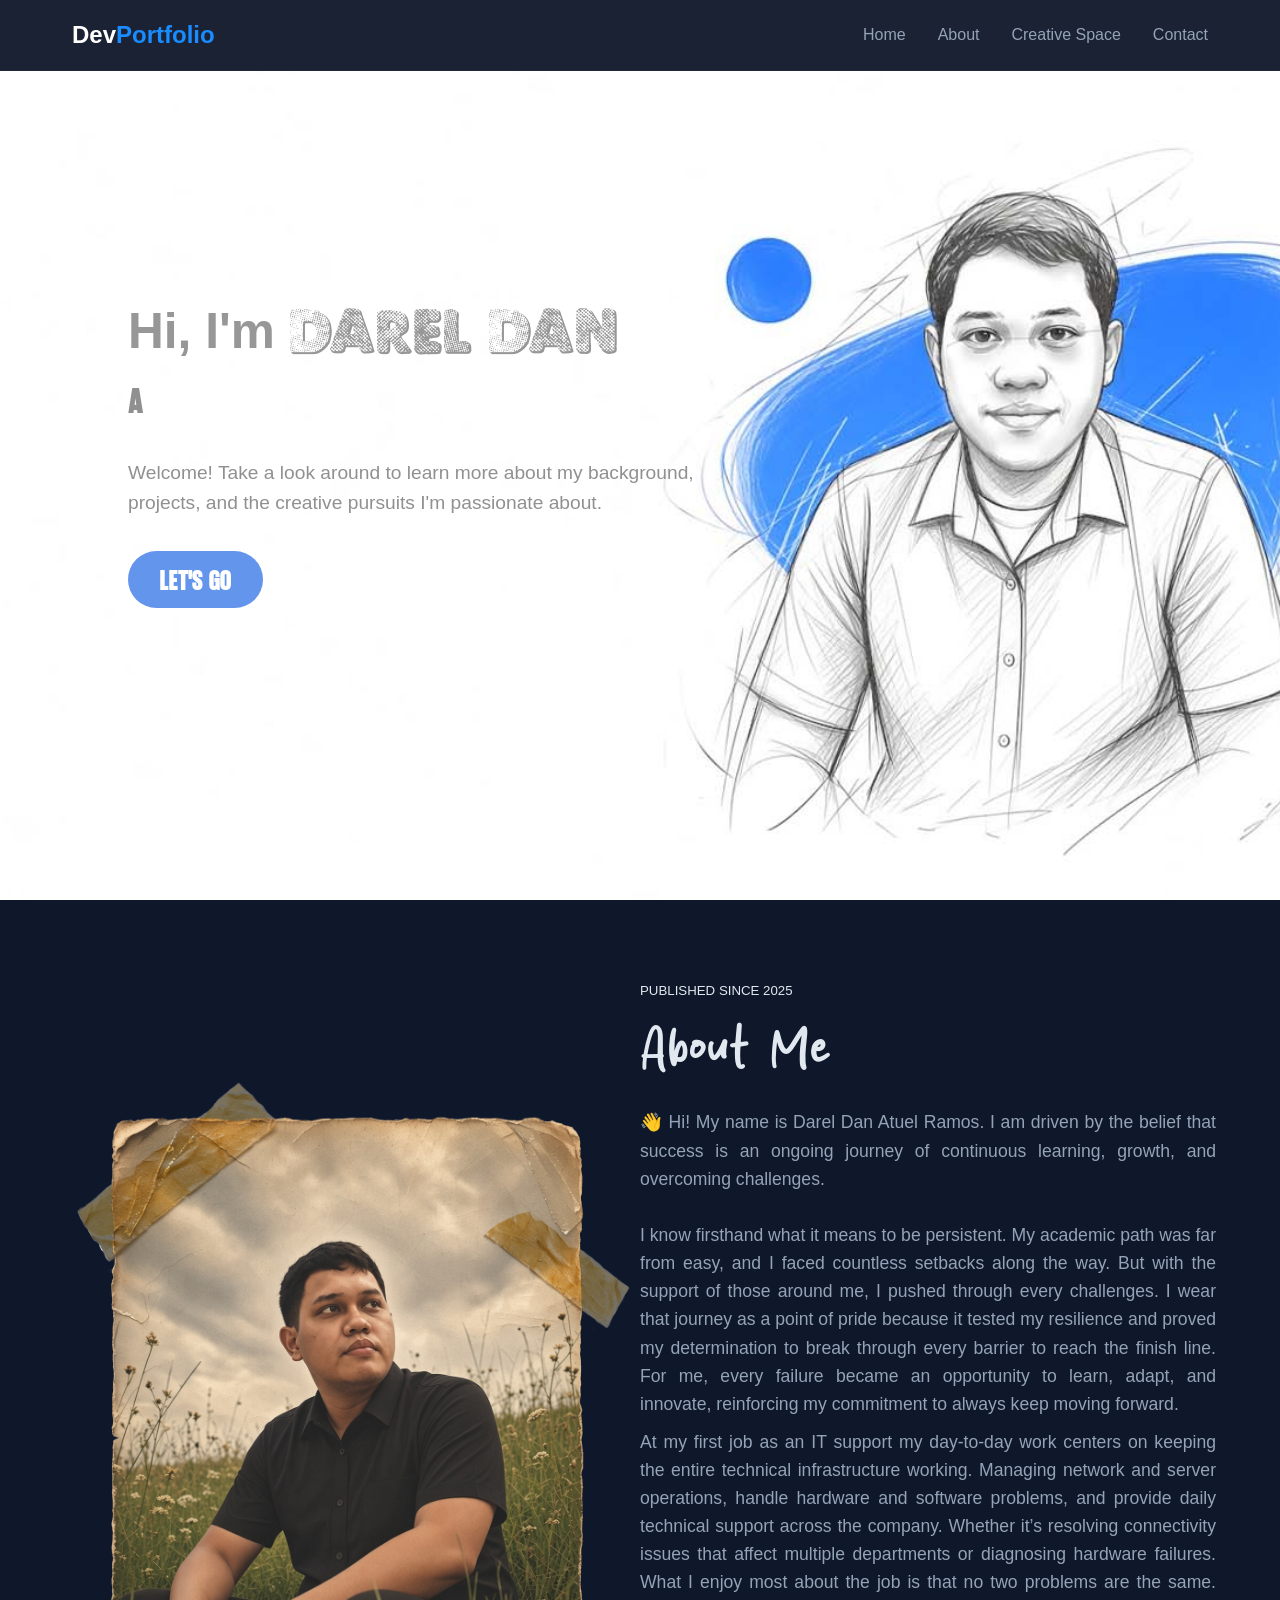
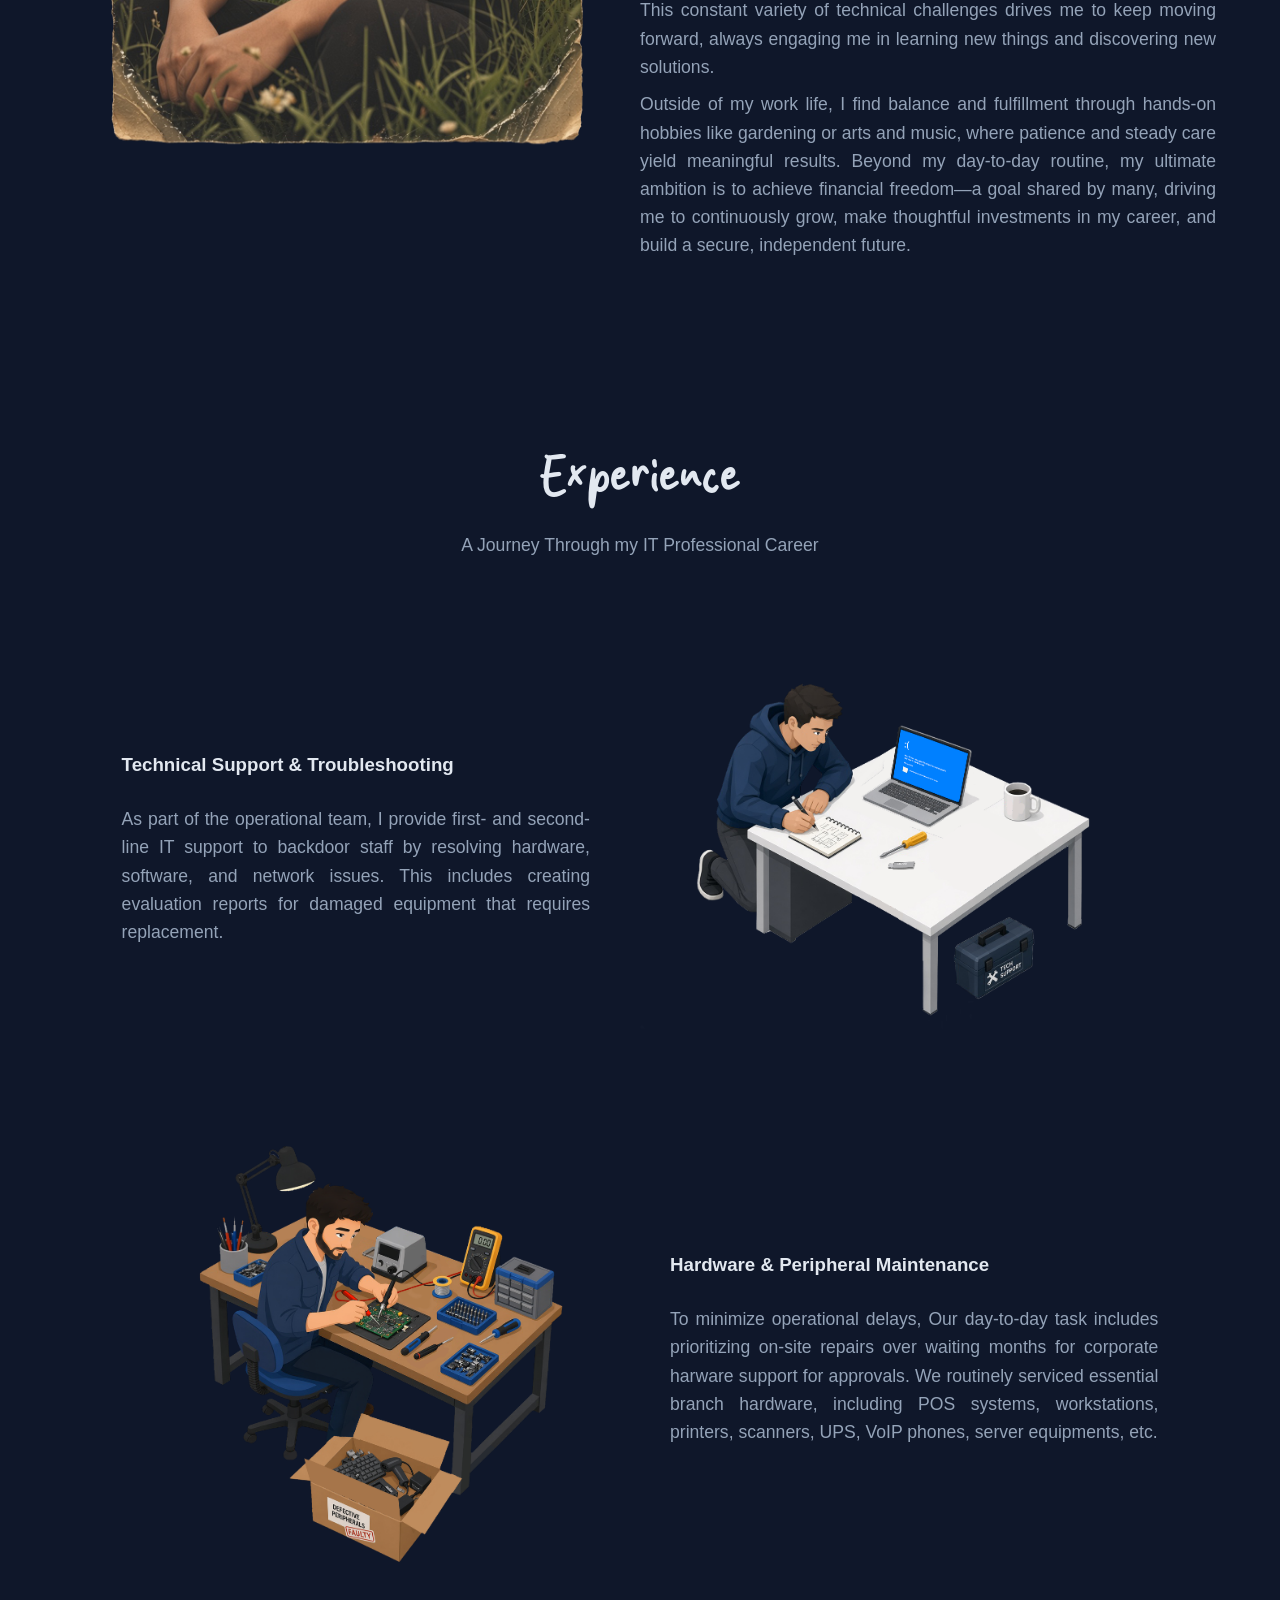
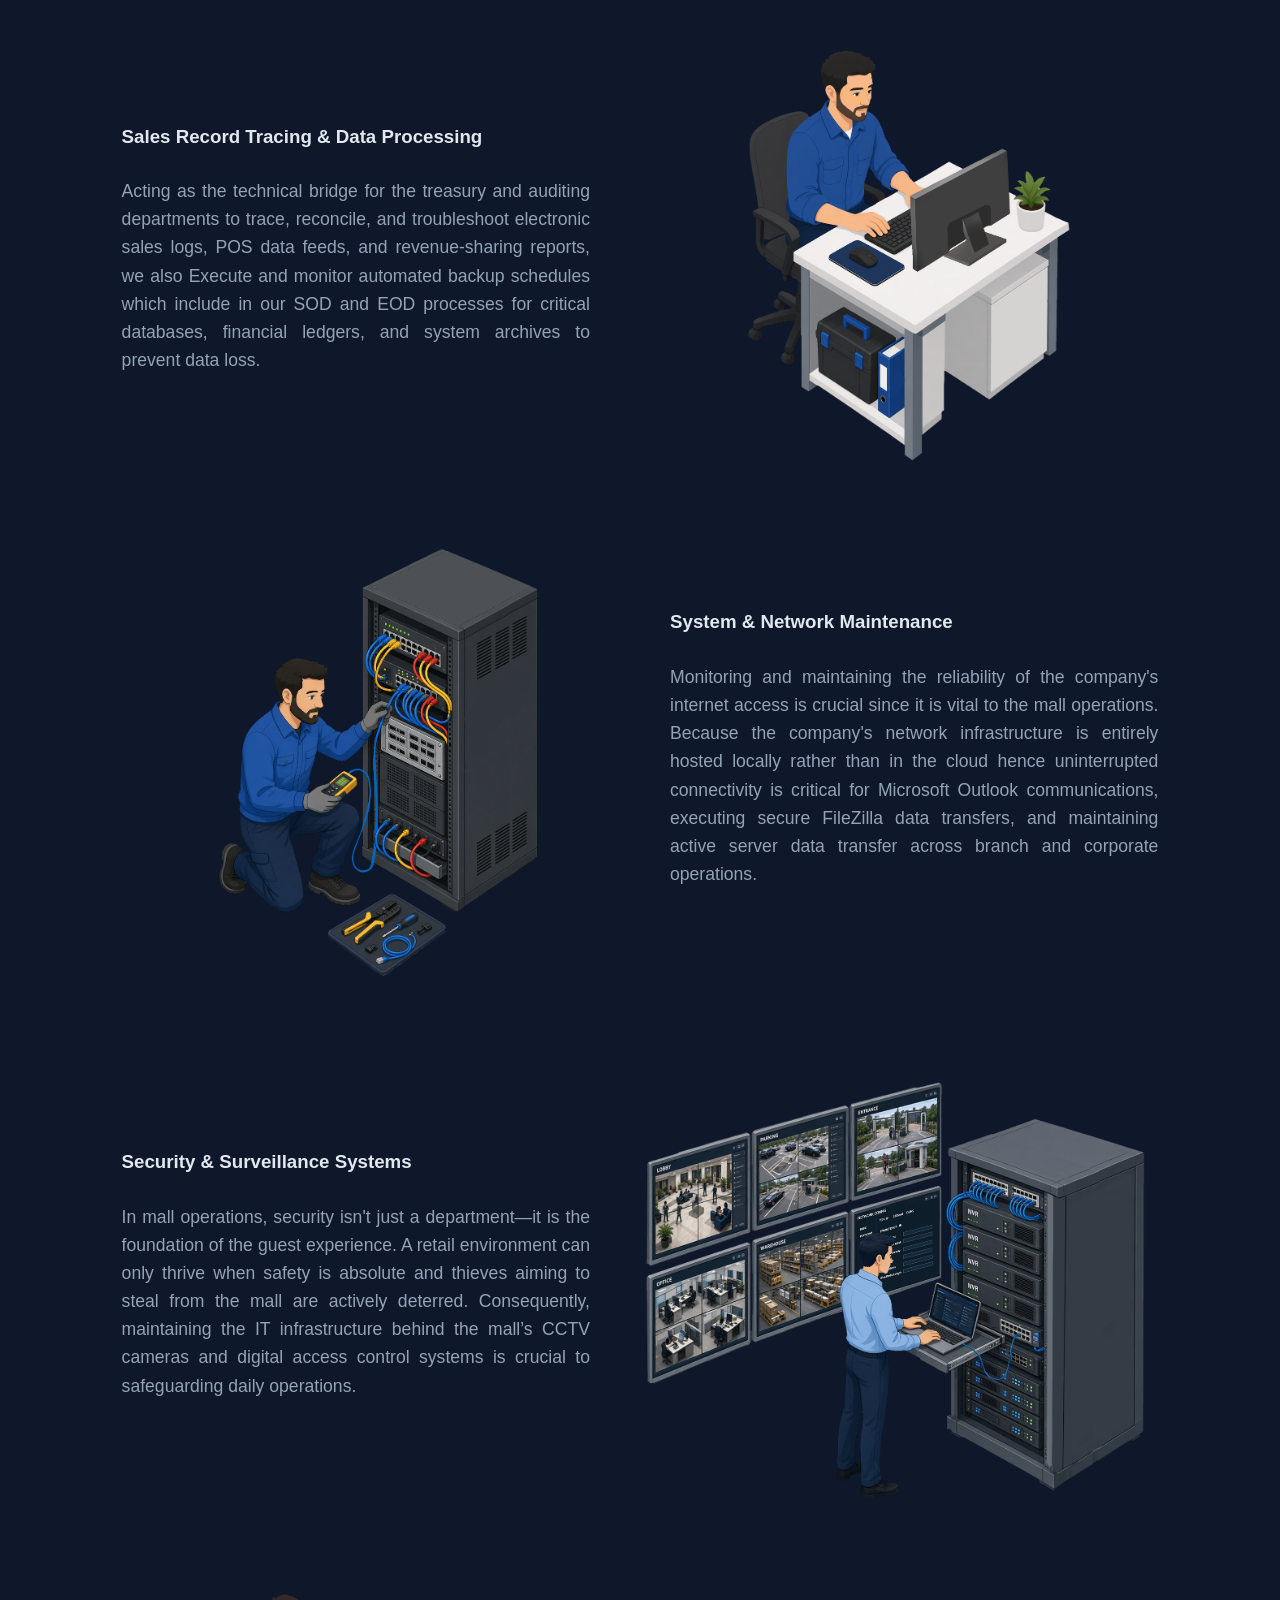
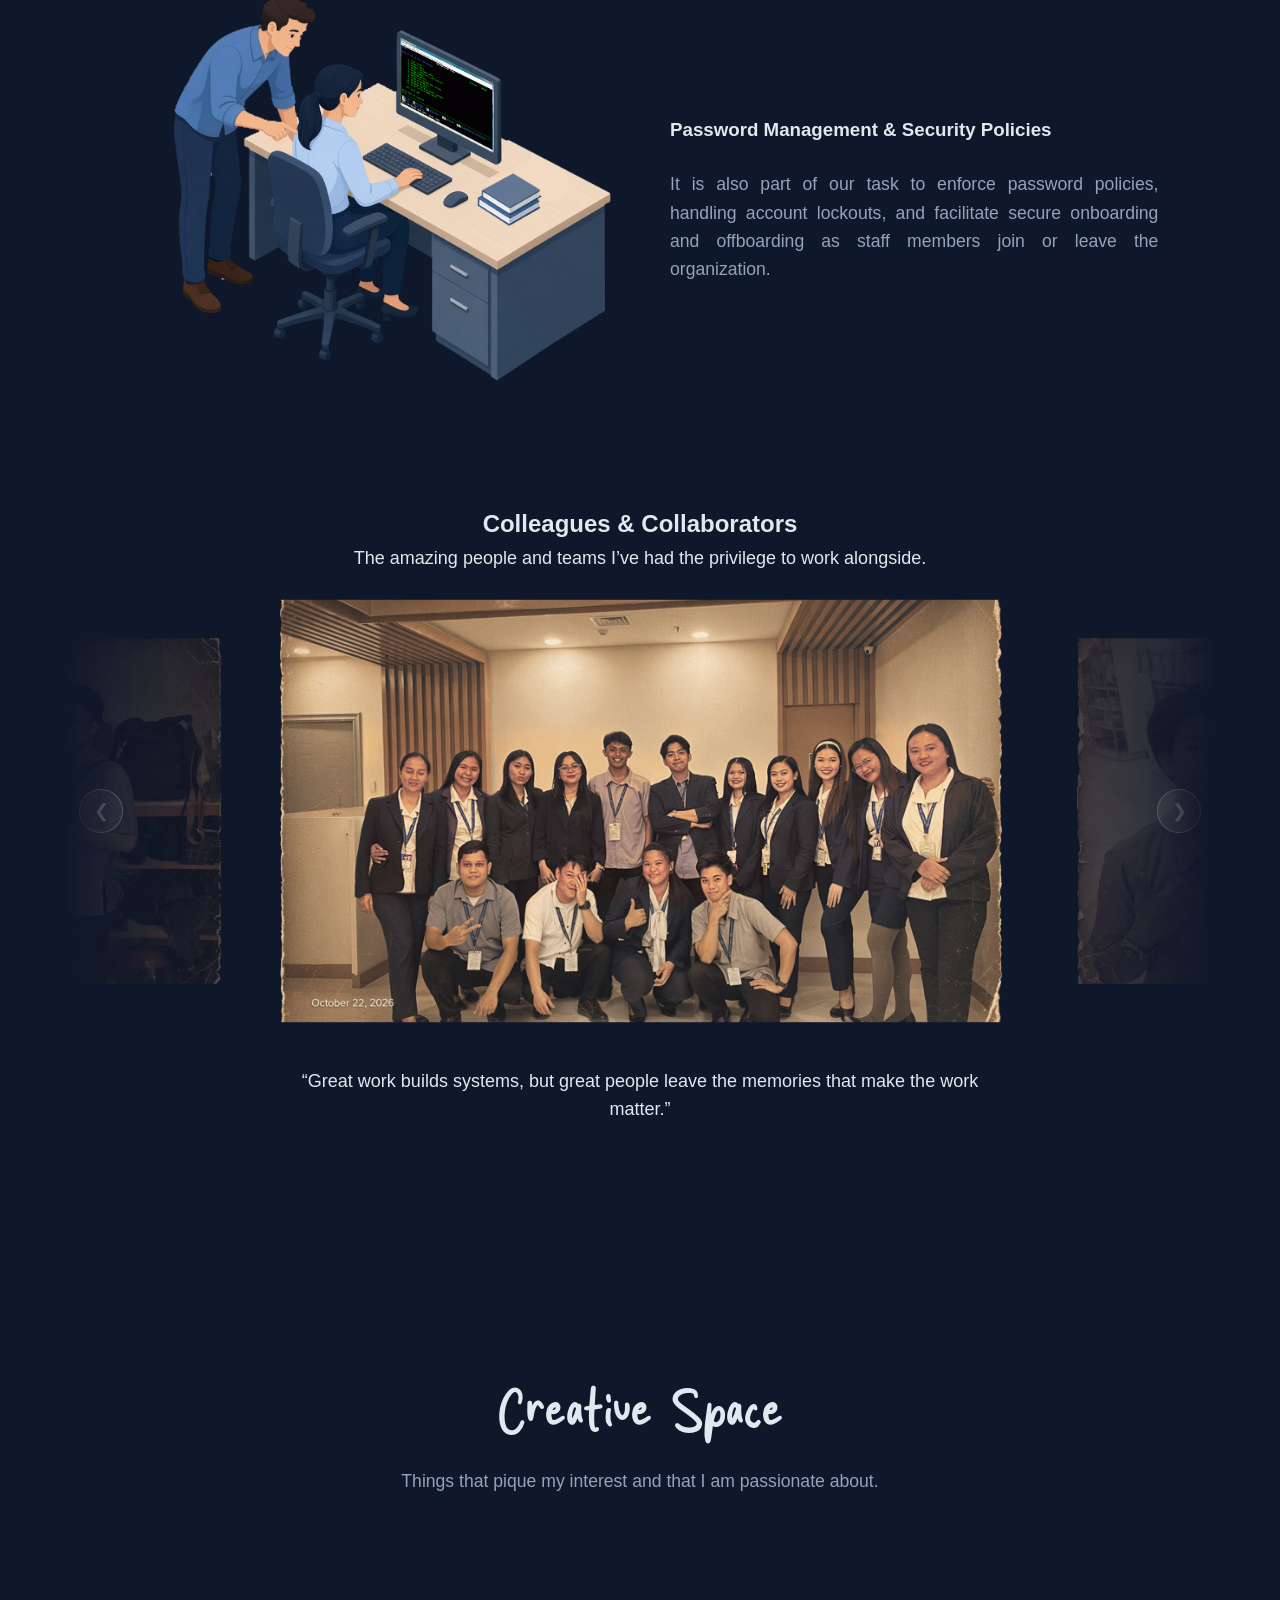
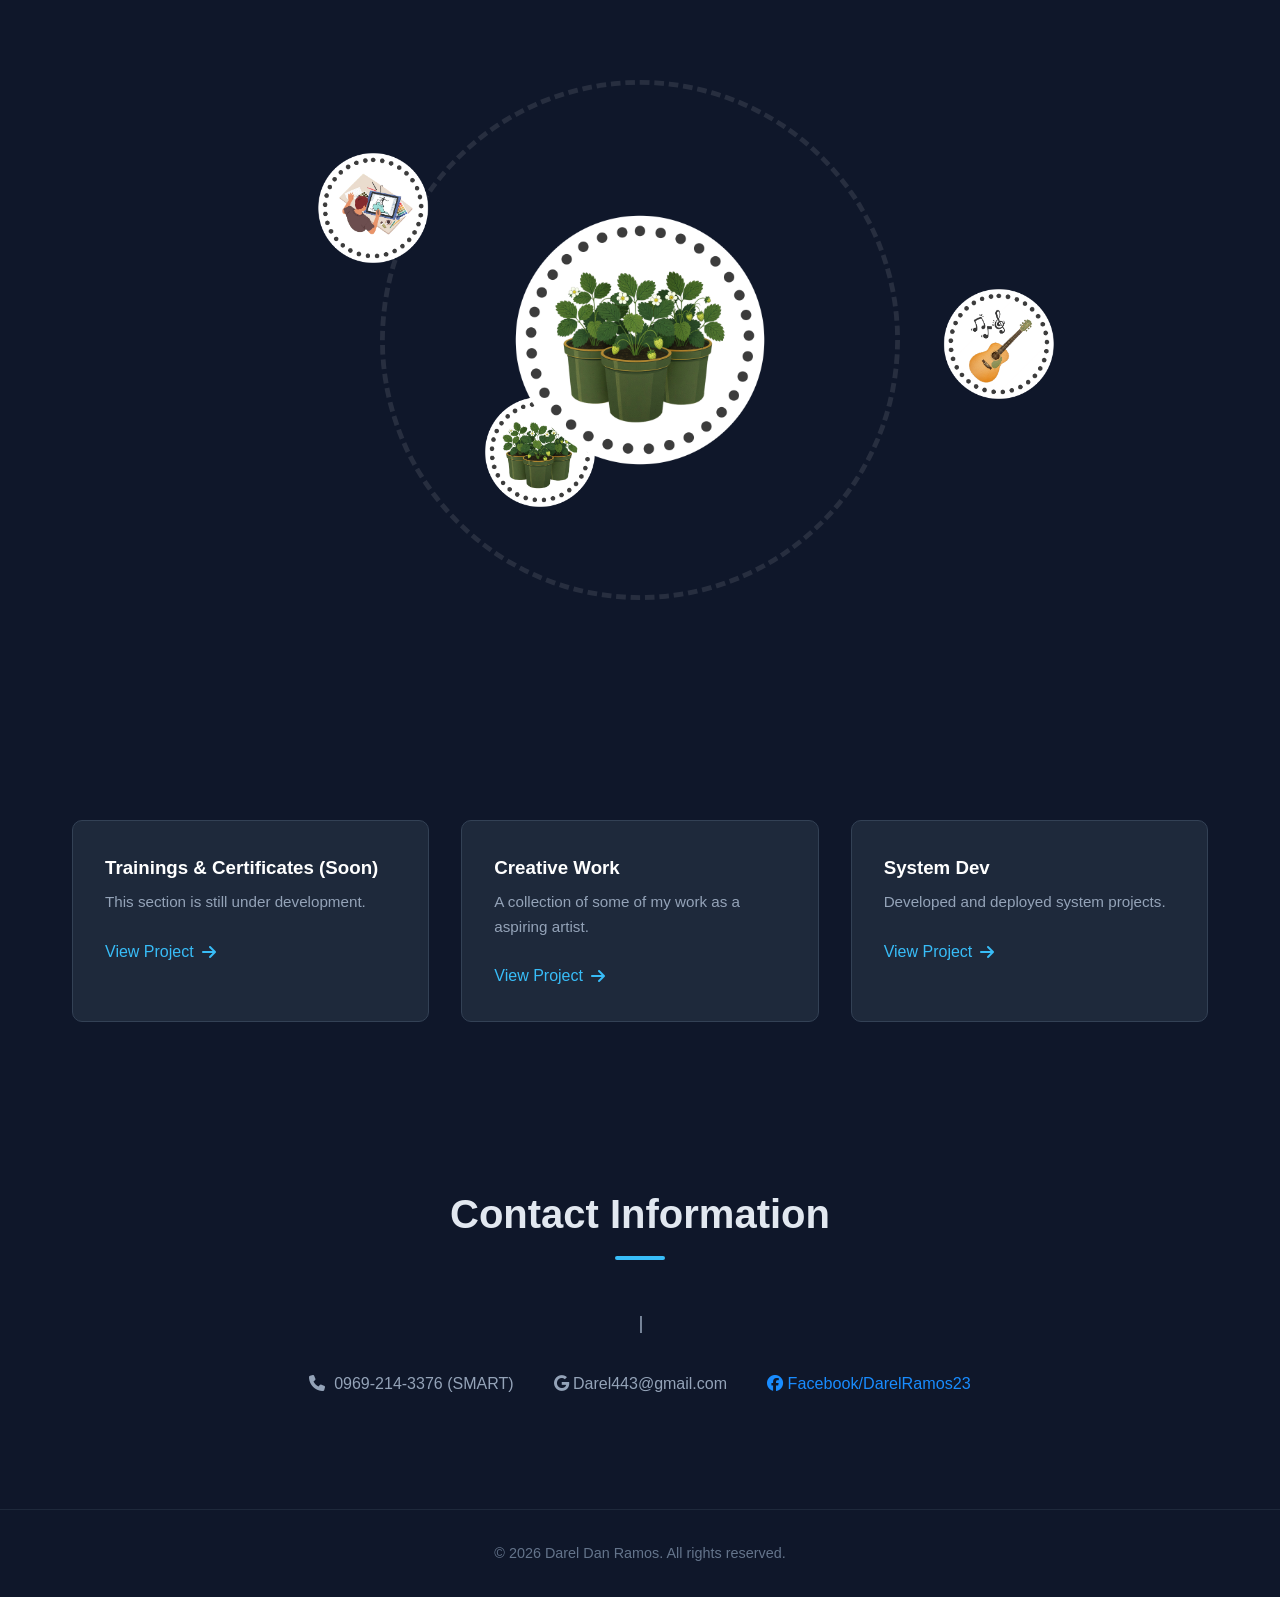
==== commit 8219e7e3: "Update index.html" ====
--- a/index.html
+++ b/index.html
@@ -190,7 +190,7 @@
                 <div class="system-container">
                 <!-- 1. Center / Stationary Div -->
                 <div class="card stationary-center">
-                  <img src="assets/Interest/image1.png" alt="Stationary Center">
+                  <img src="assets/Interest/element1.png" alt="Stationary Center">
                 </div>
 
                 <!-- 2. Slow Spinning Div -->
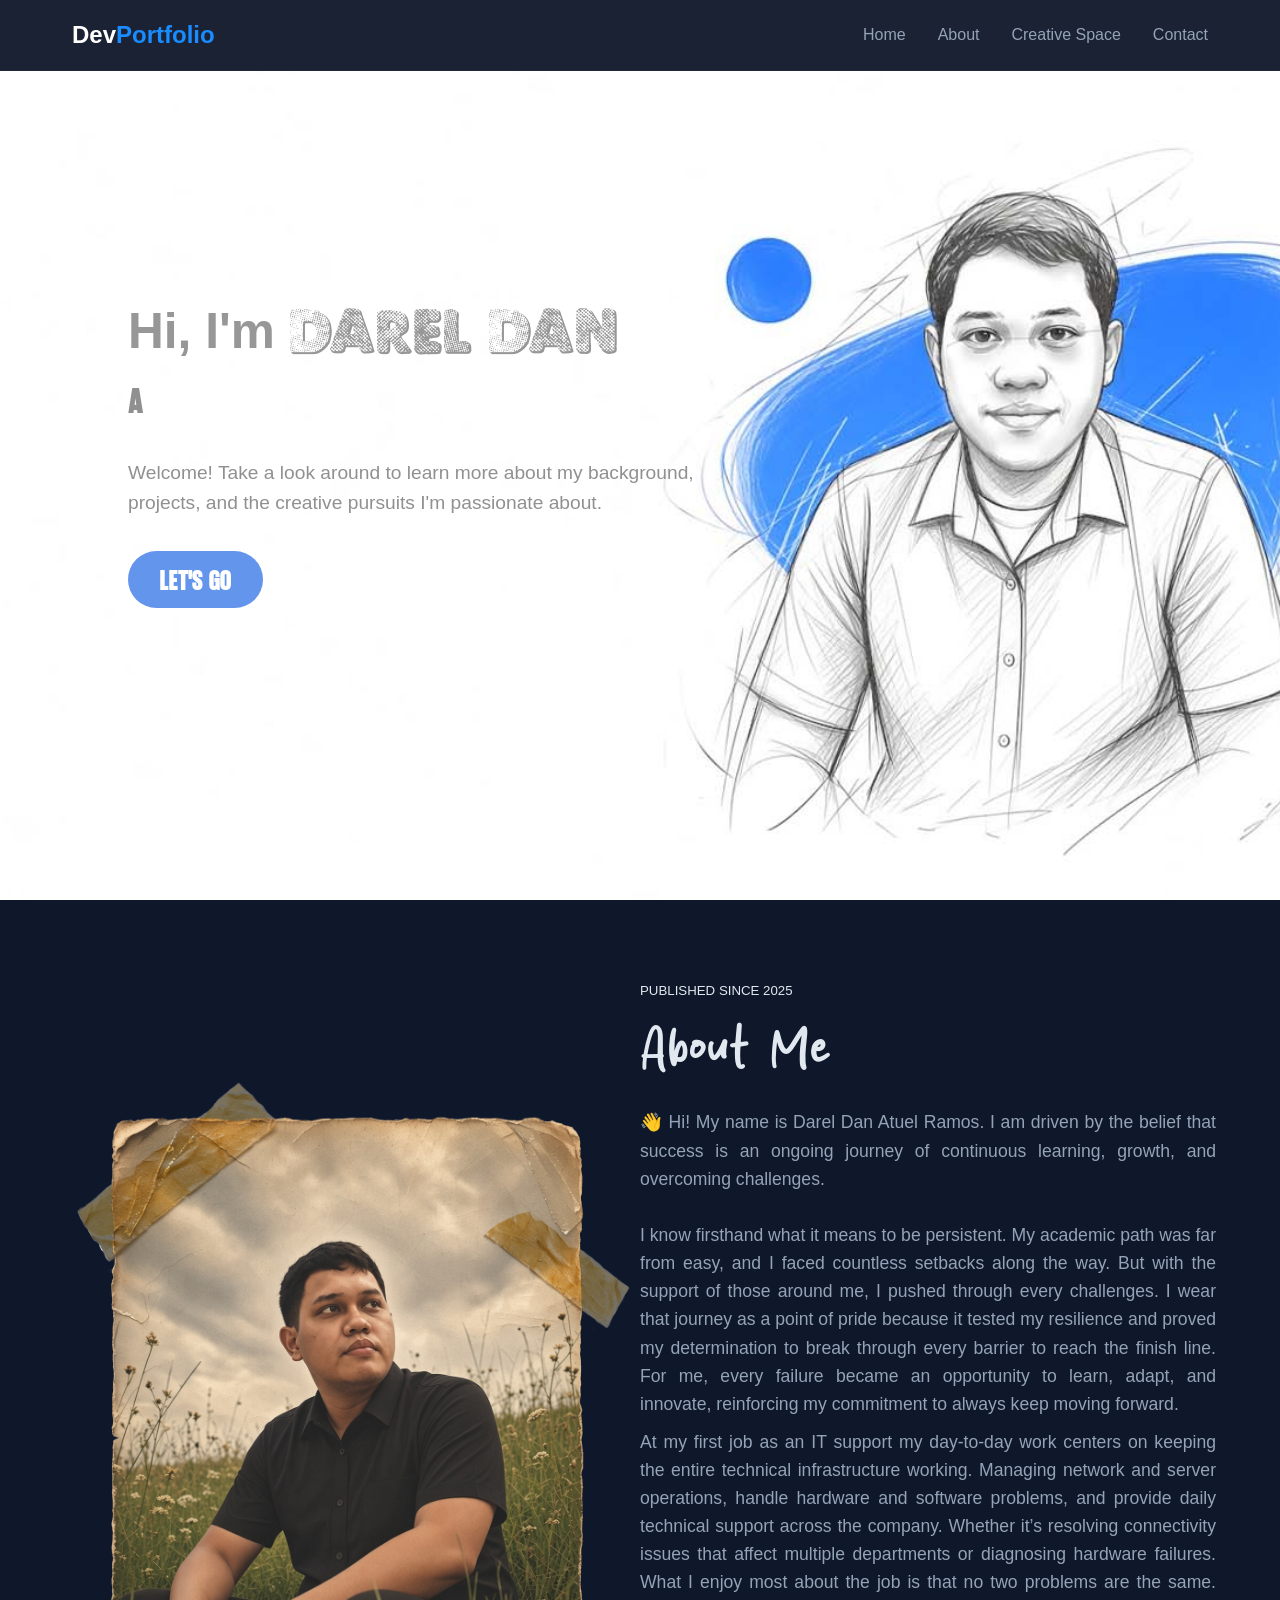
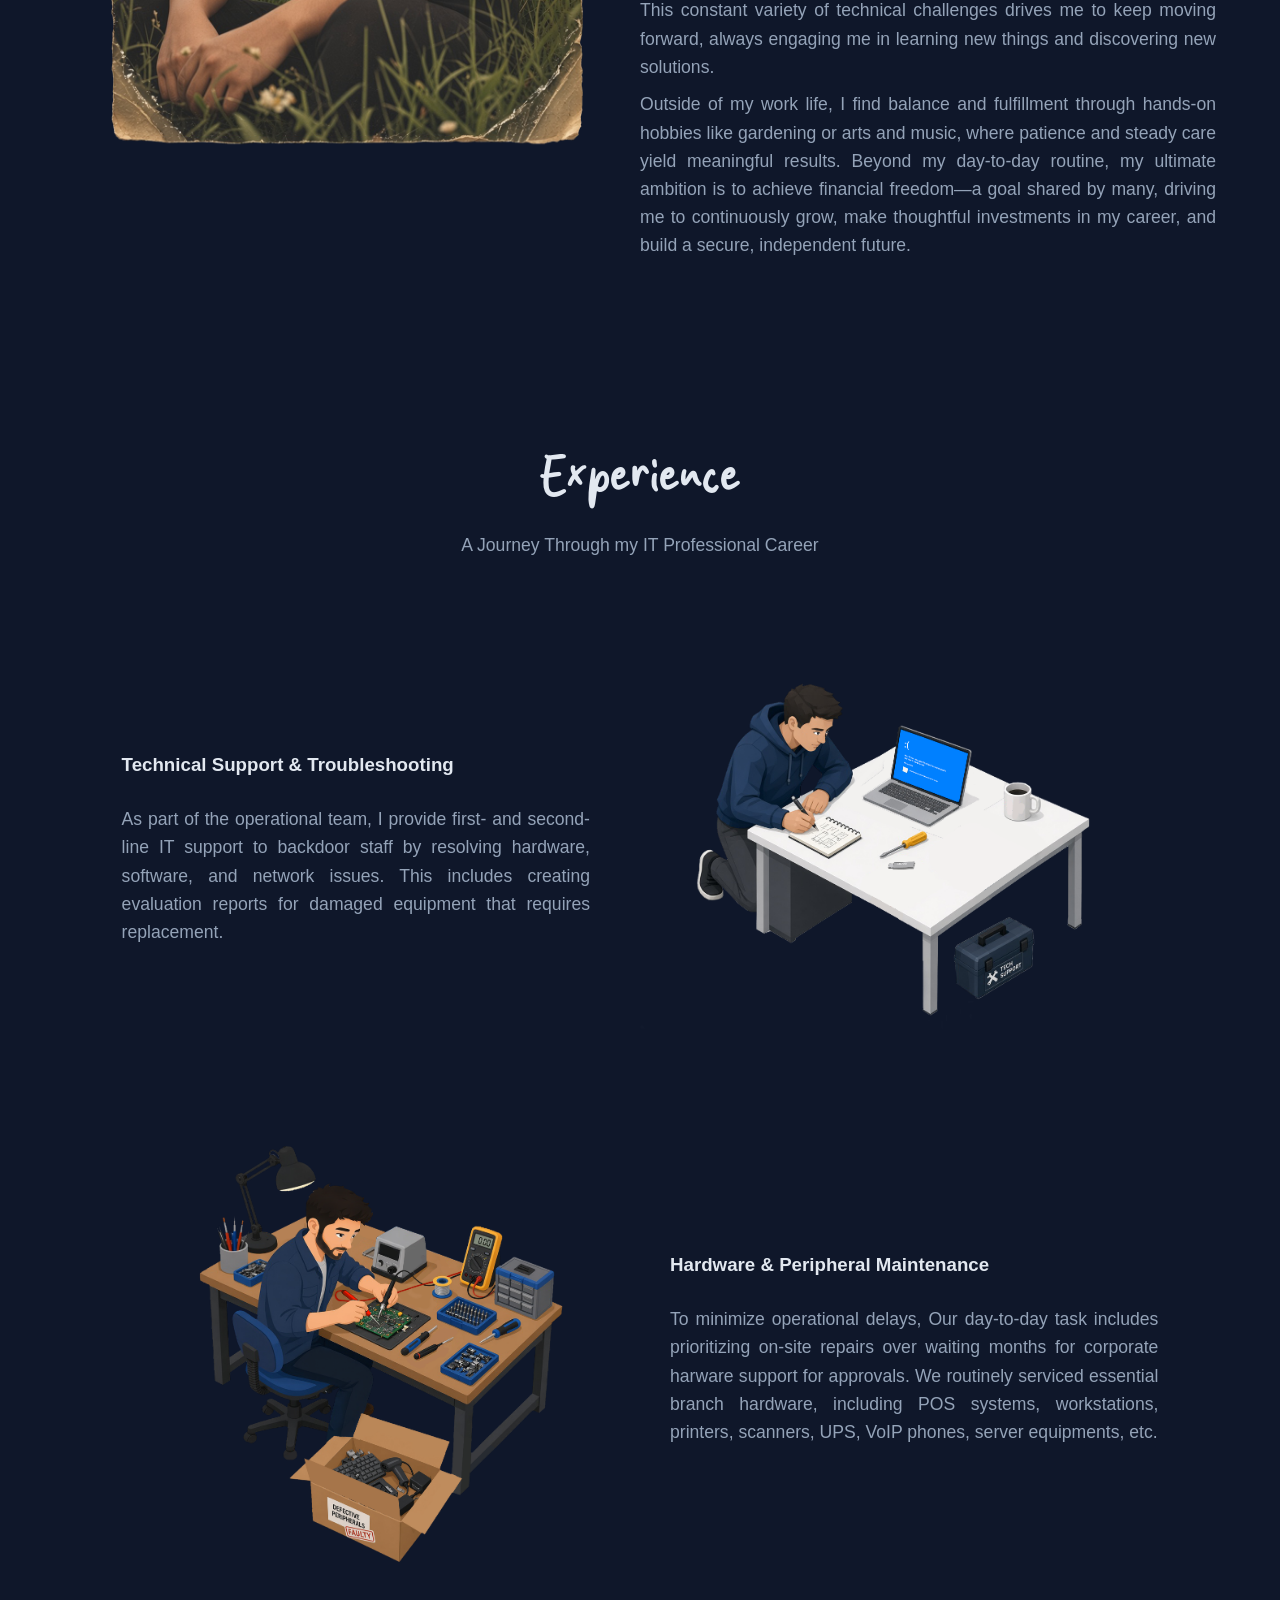
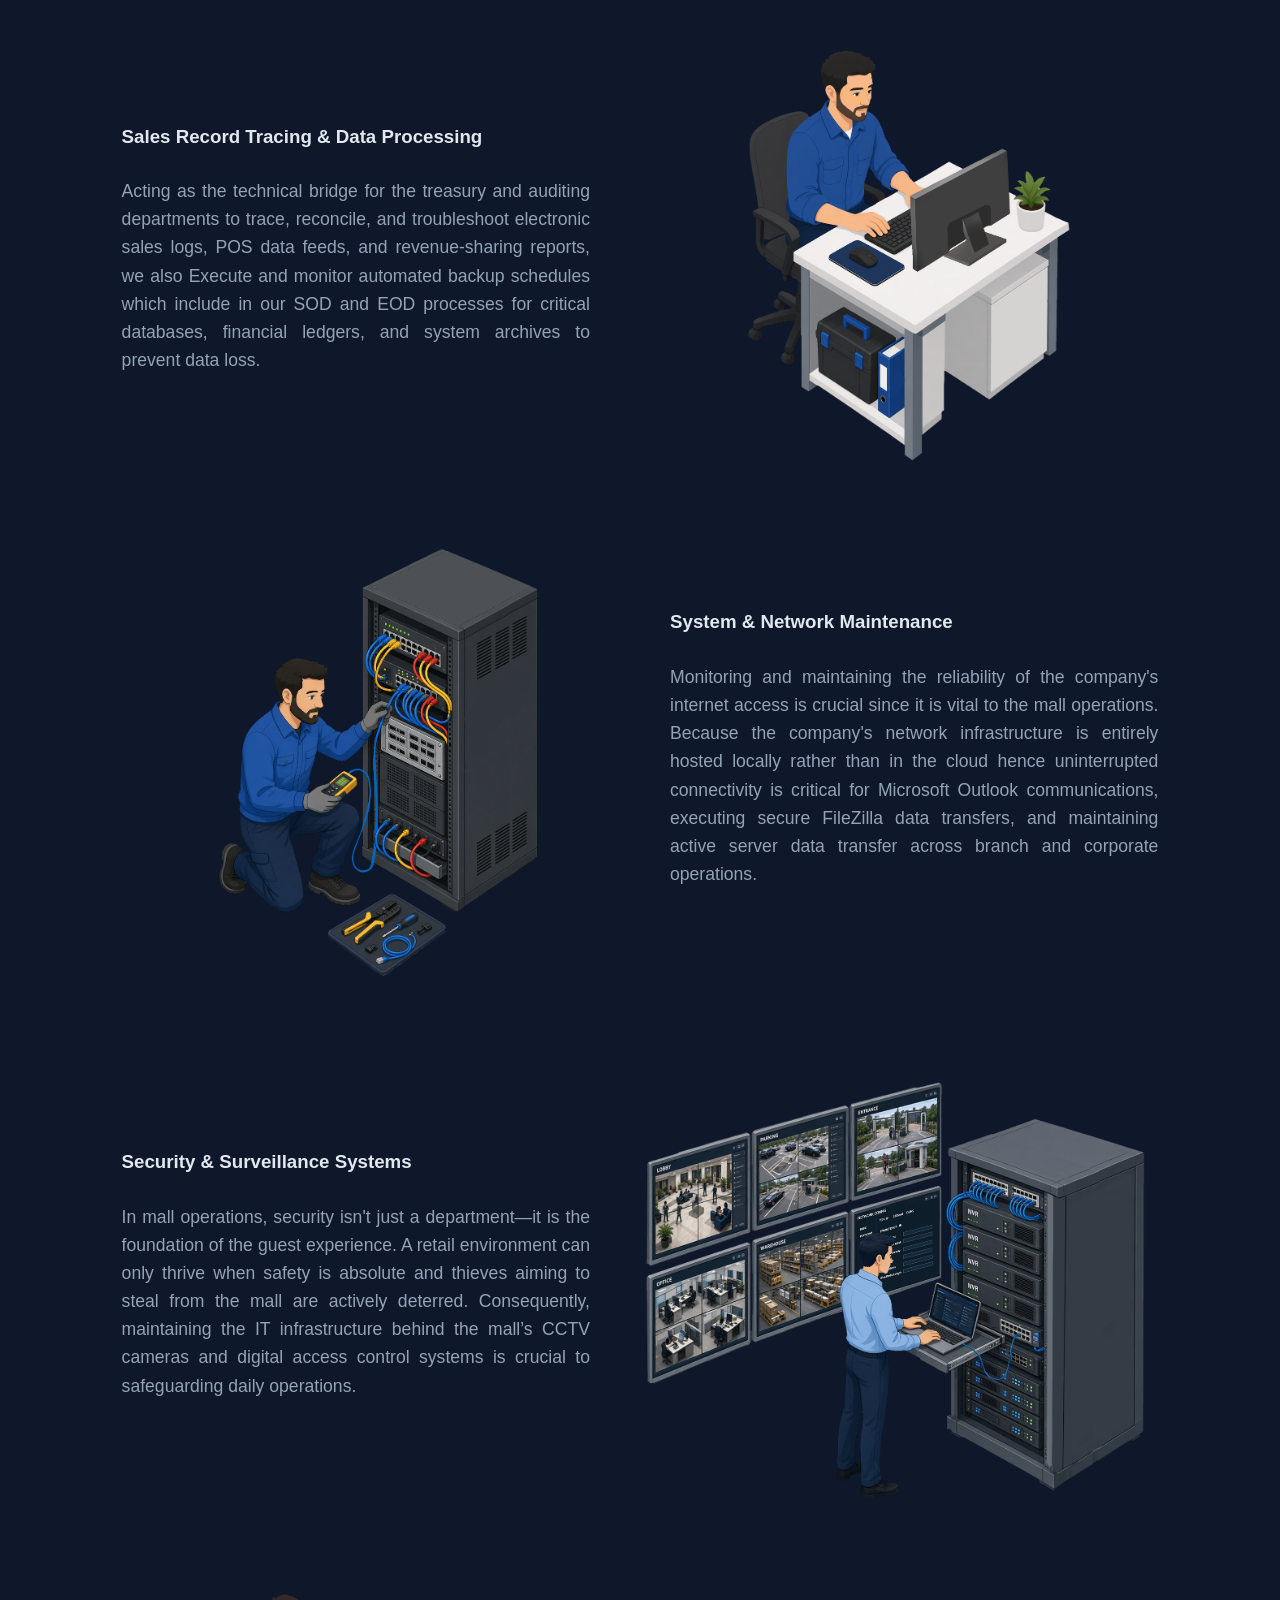
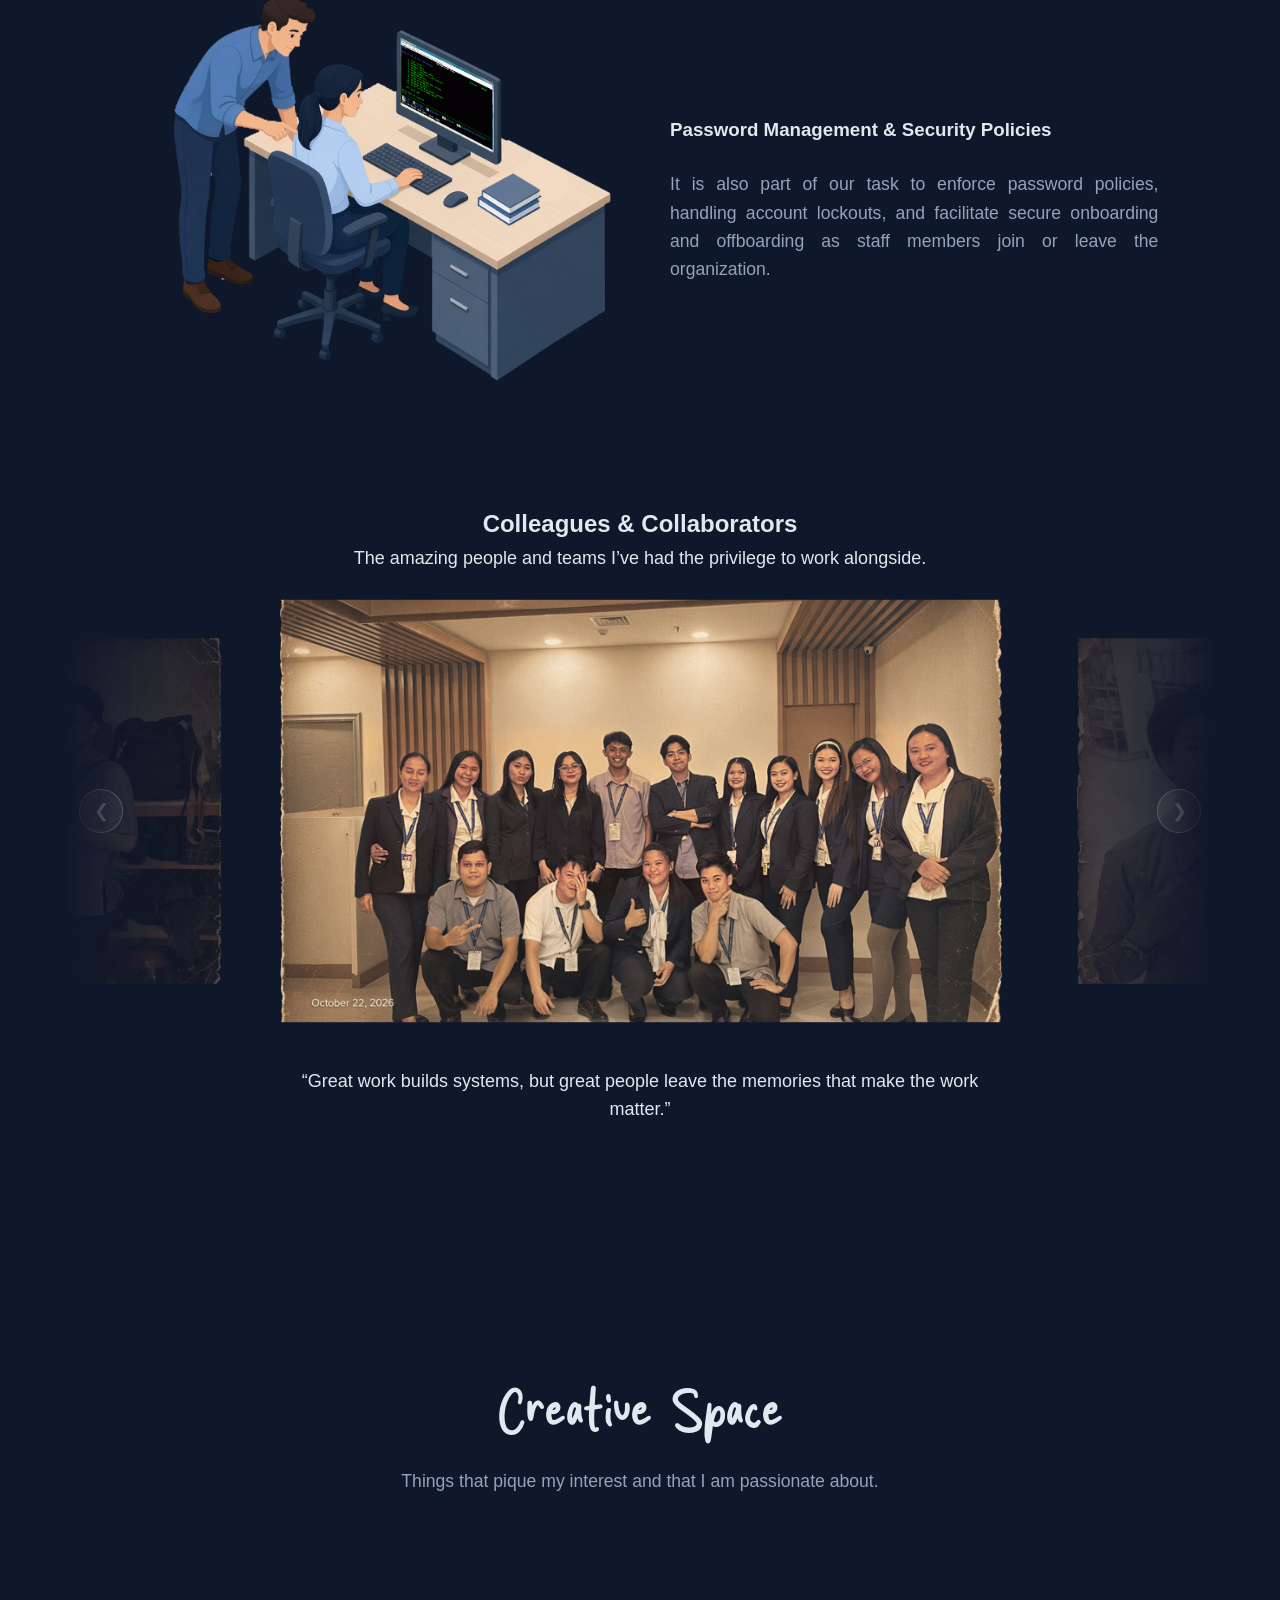
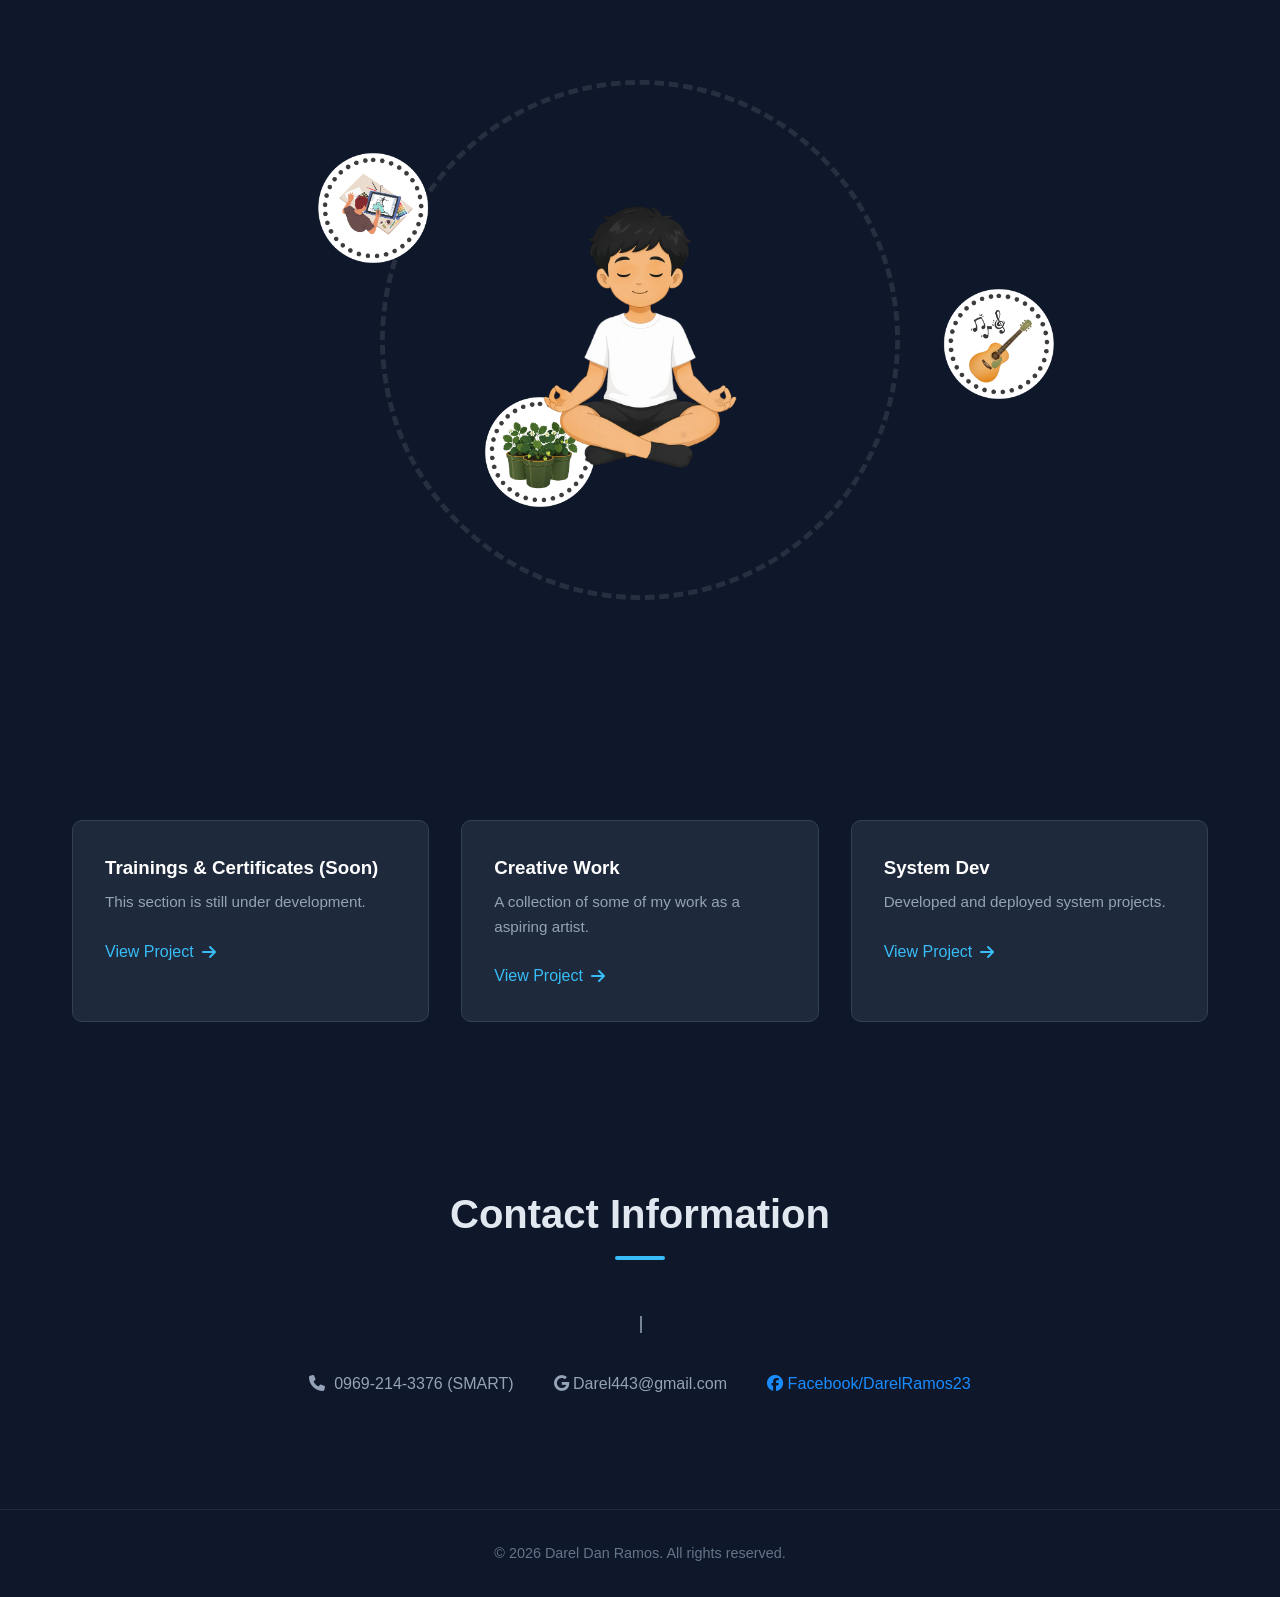
==== commit 3c83b95d: "Update index.html" ====
--- a/index.html
+++ b/index.html
@@ -190,7 +190,7 @@
                 <div class="system-container">
                 <!-- 1. Center / Stationary Div -->
                 <div class="card stationary-center">
-                  <img src="assets/Interest/element1.png" alt="Stationary Center">
+                  <img src="image1.png" alt="Stationary Center Sample">
                 </div>
 
                 <!-- 2. Slow Spinning Div -->
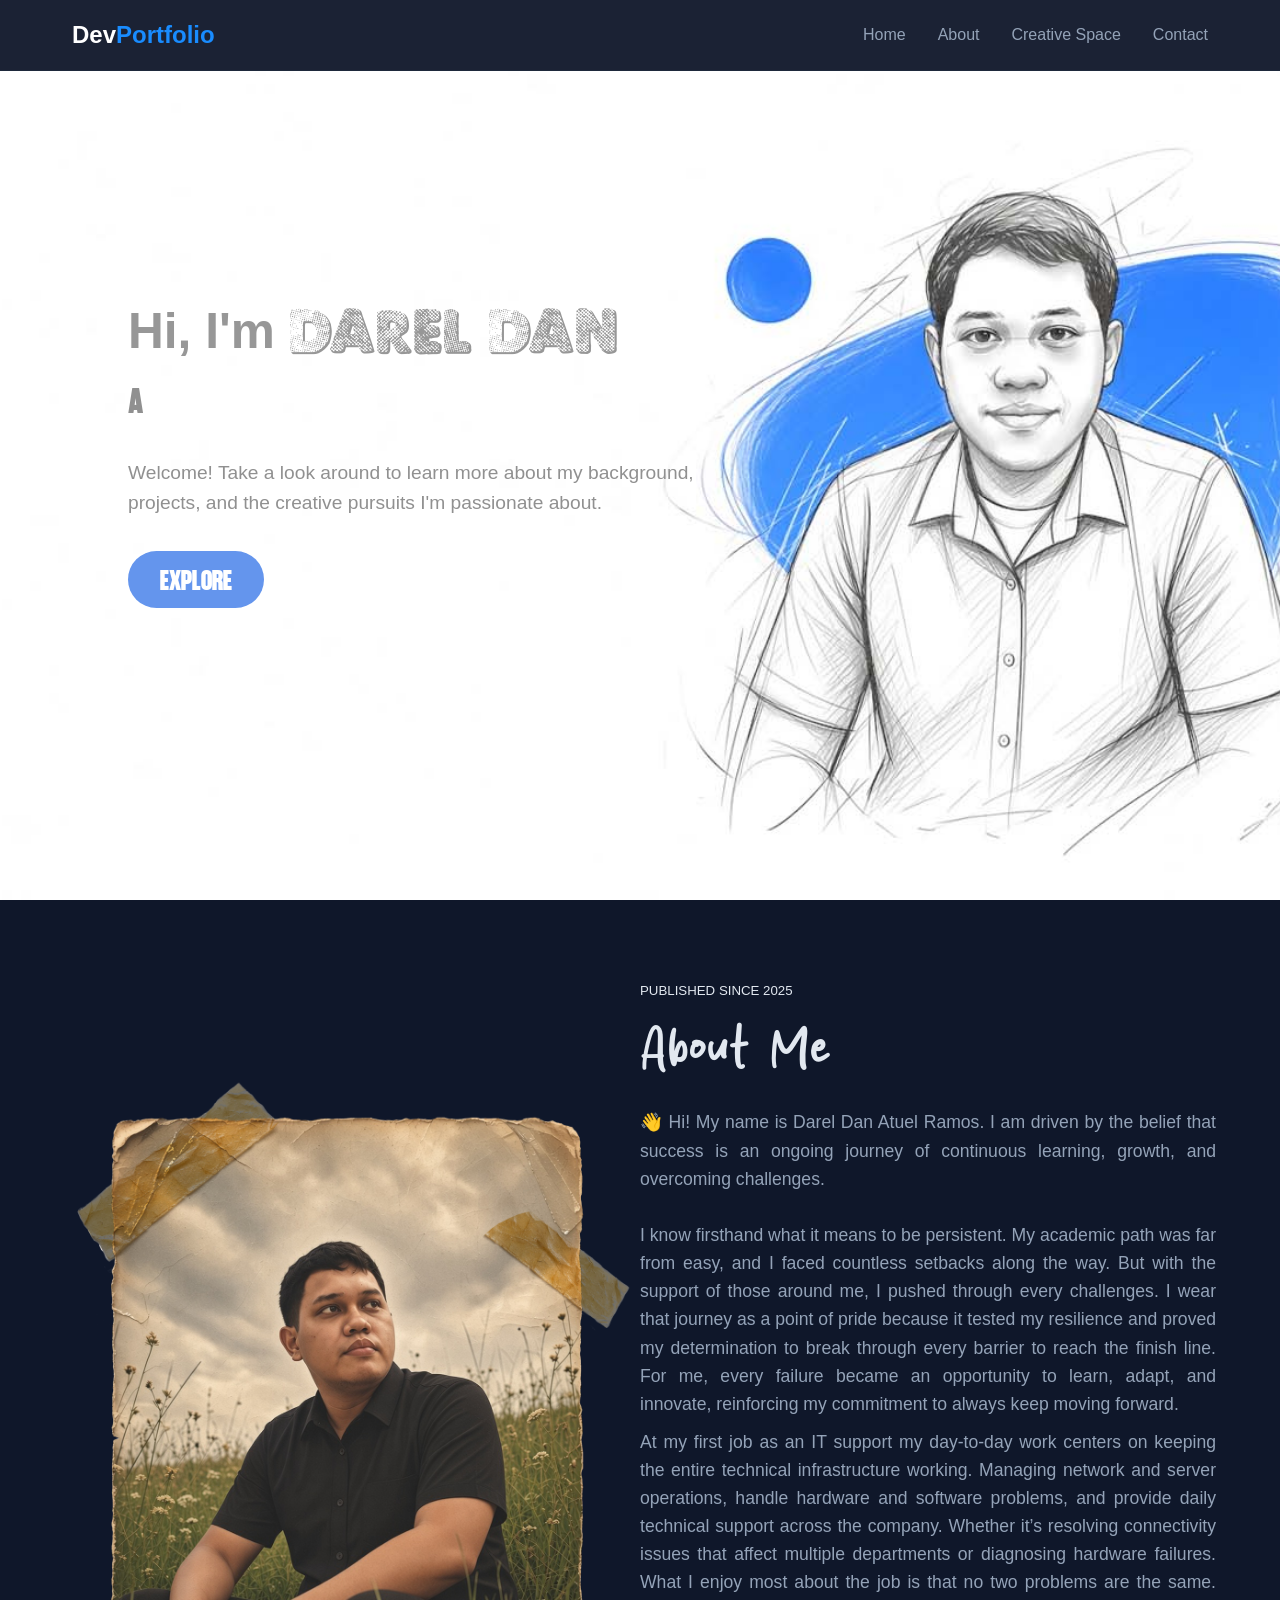
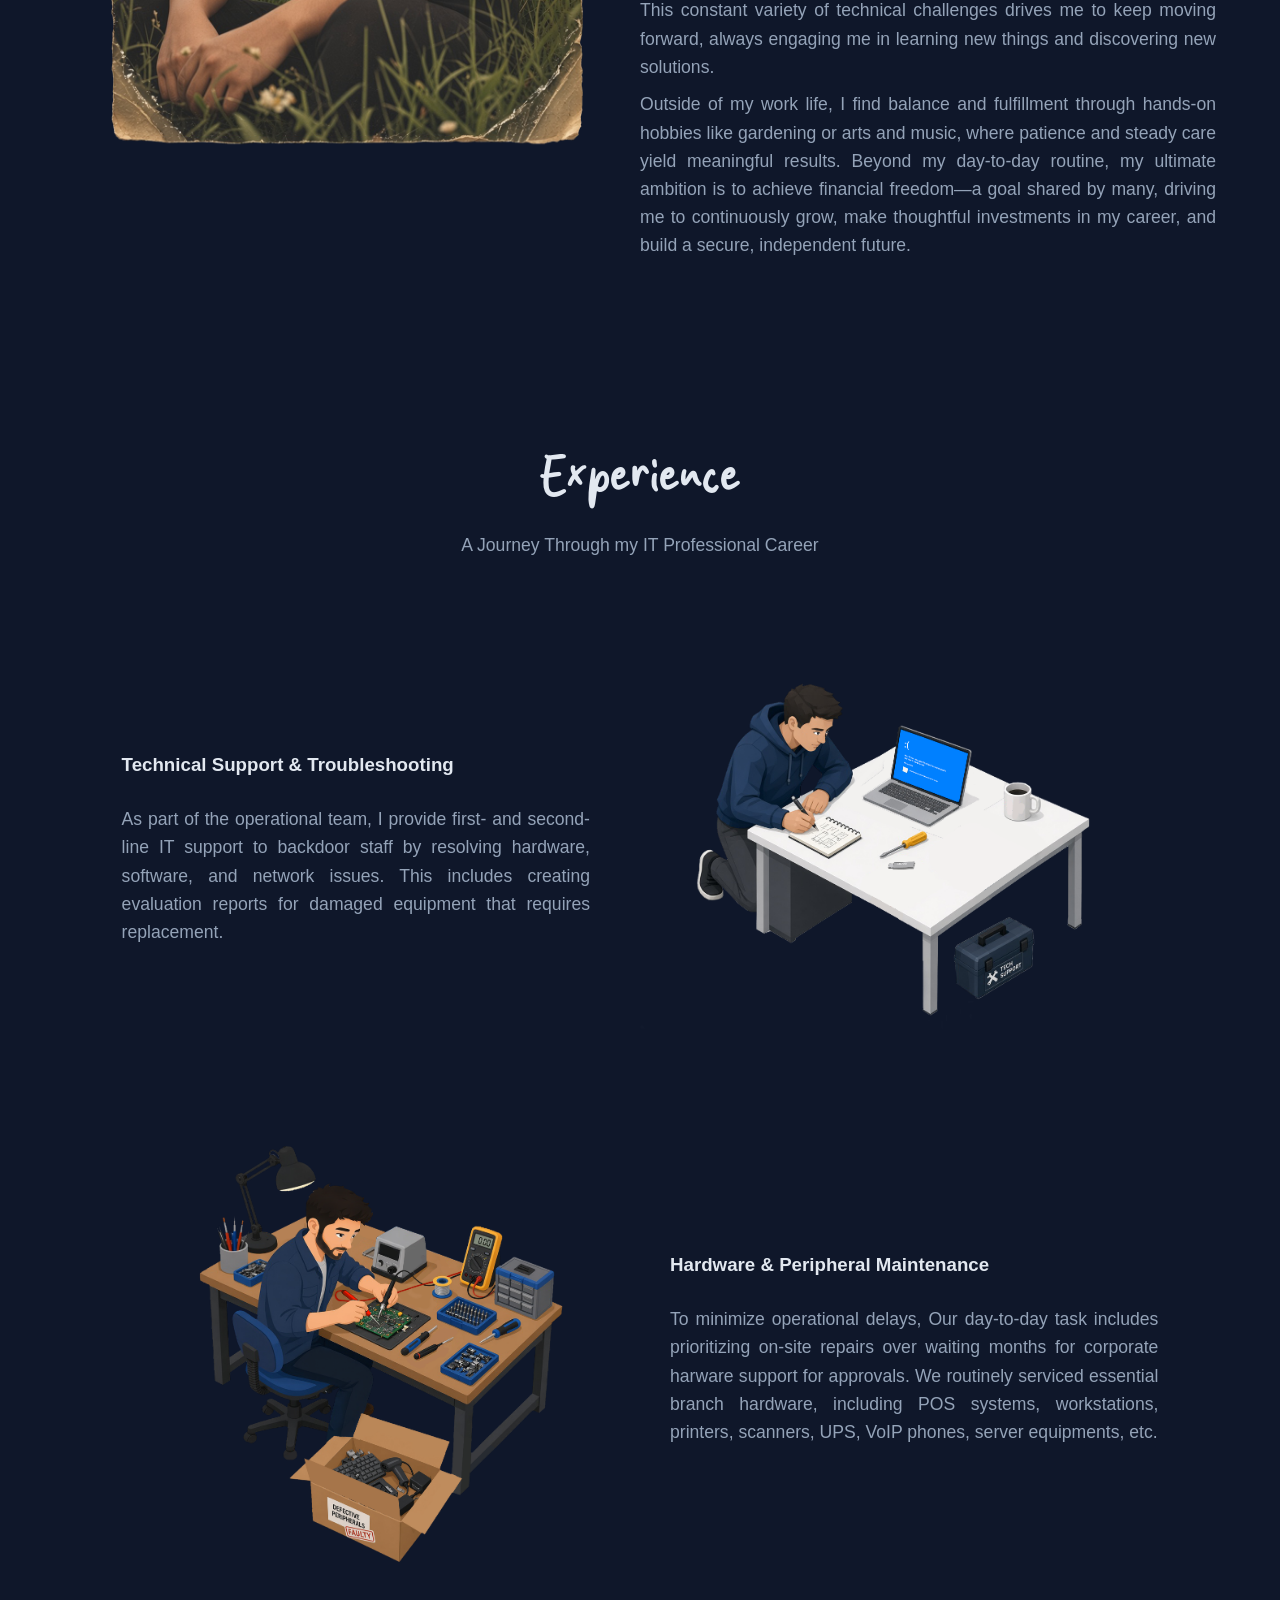
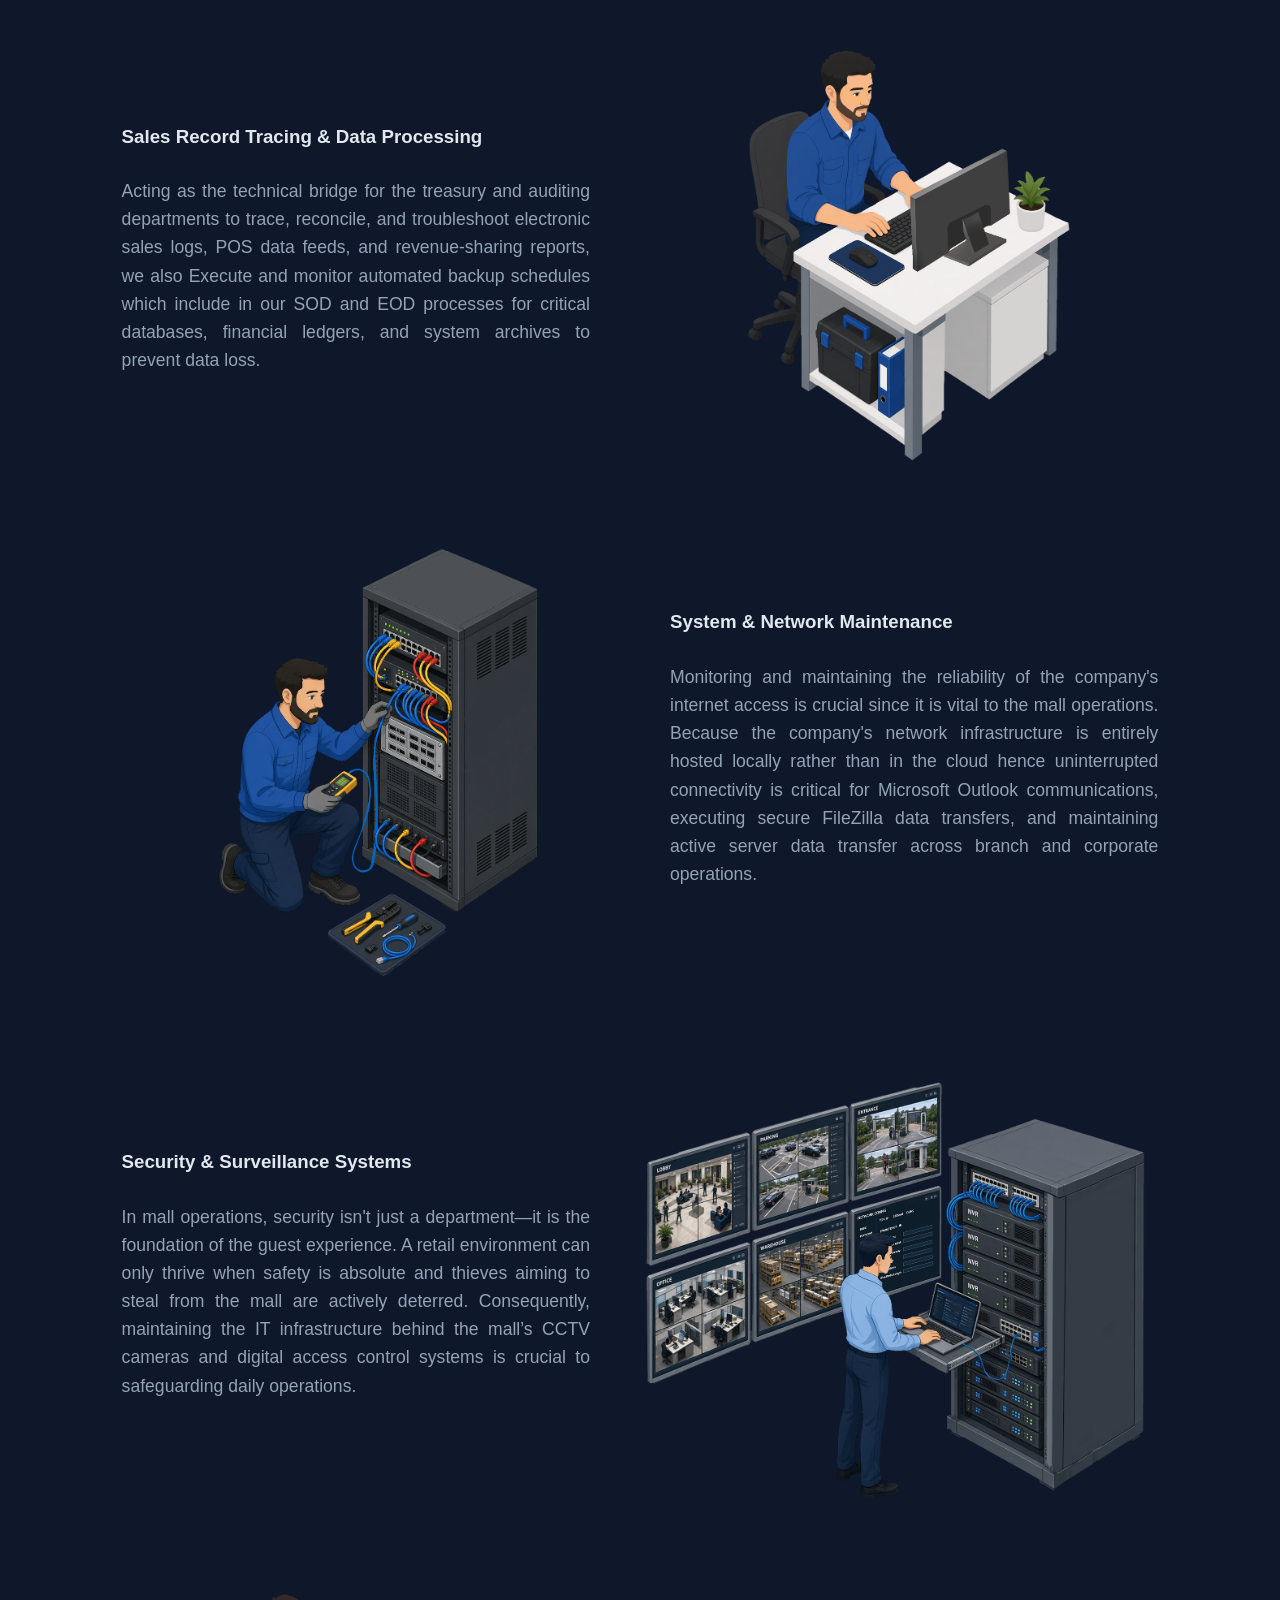
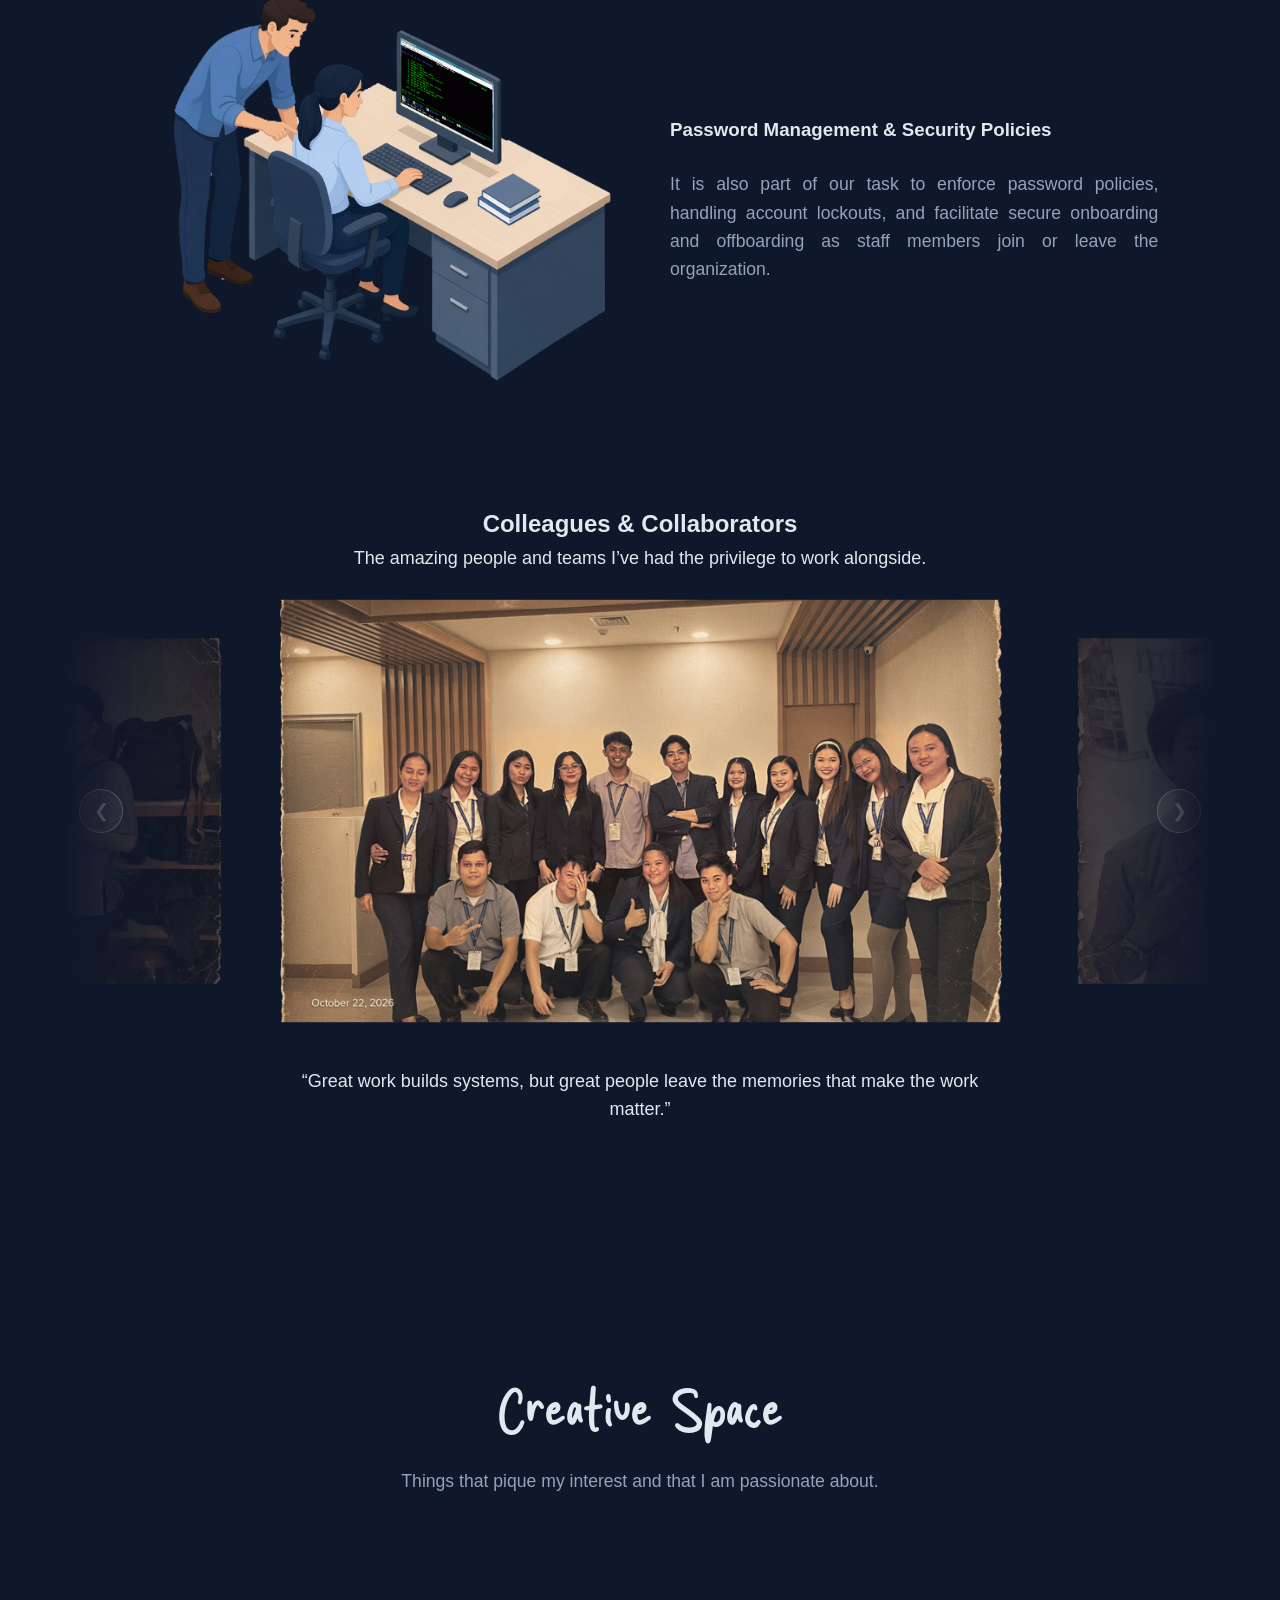
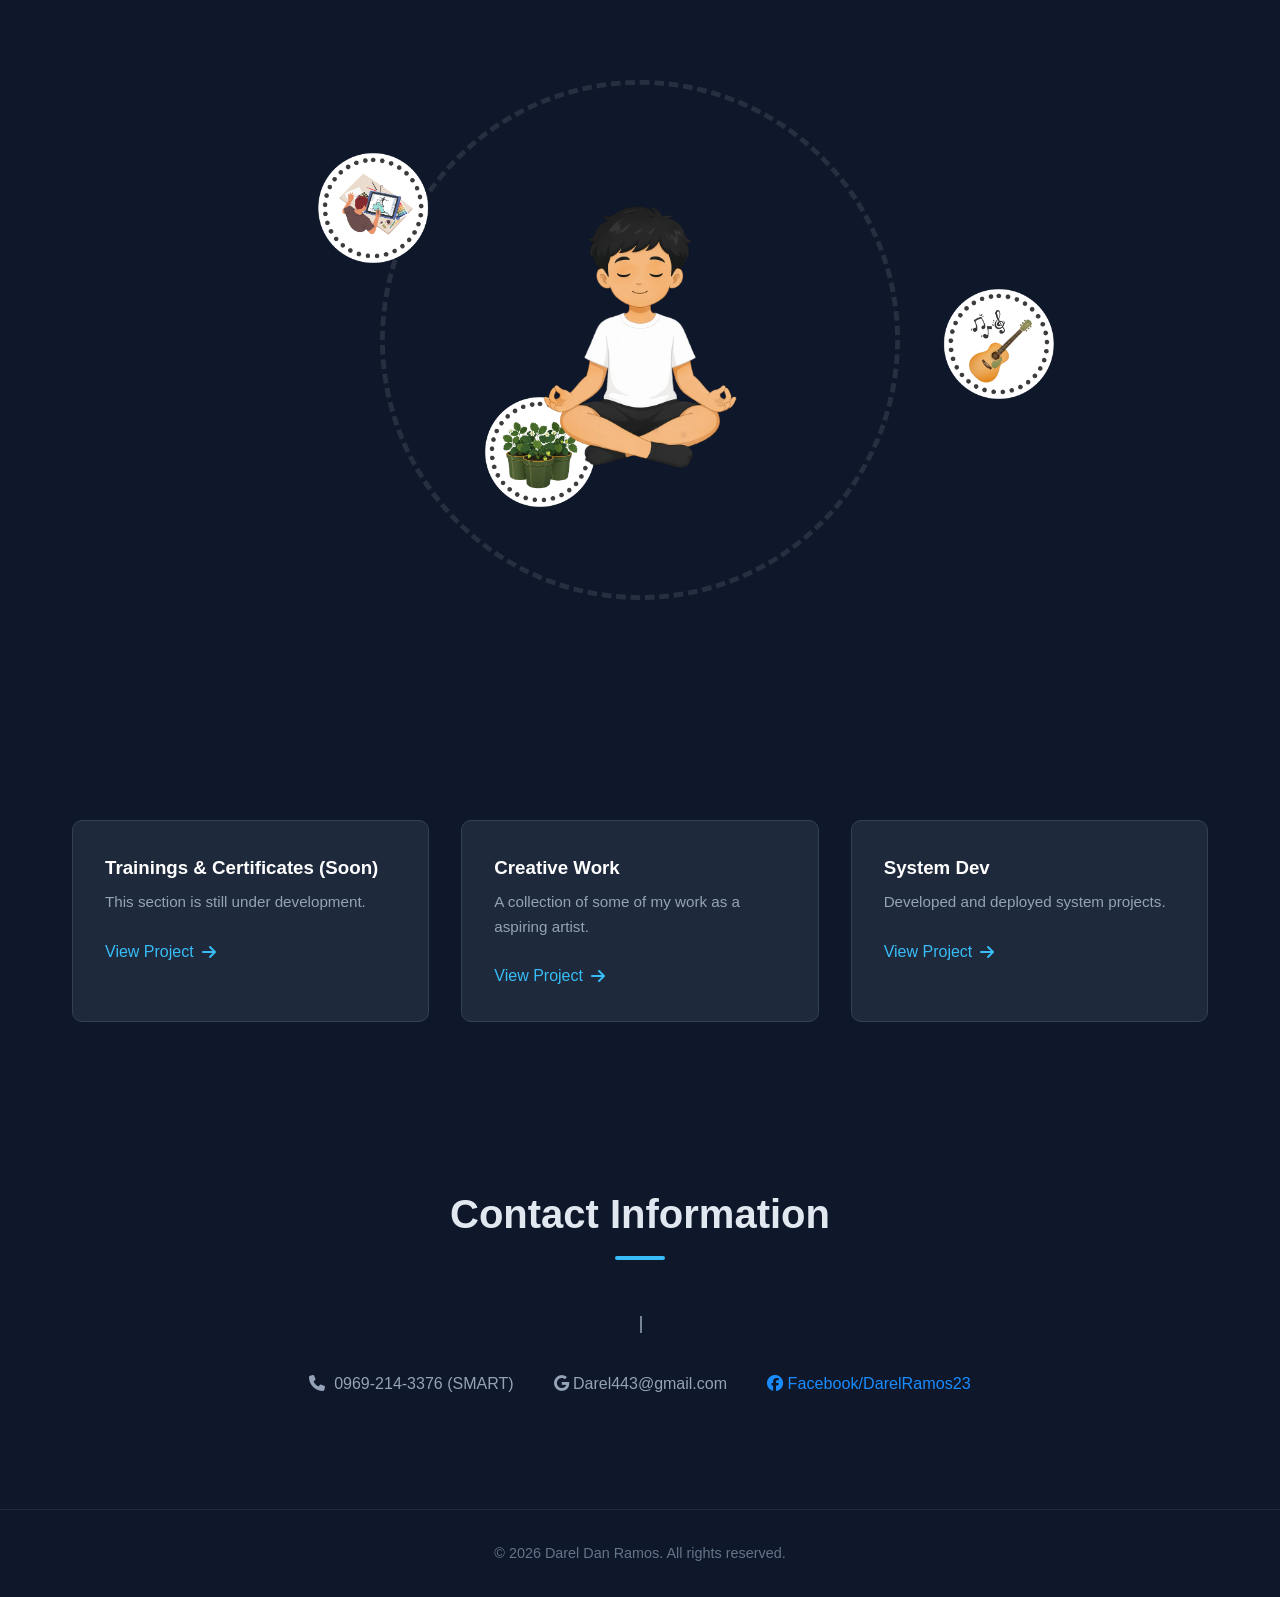
==== commit fa14e61c: "Update index.html" ====
--- a/index.html
+++ b/index.html
@@ -38,7 +38,7 @@
                 </span>
             </p>
             <p class="intro">Welcome! Take a look around to learn more about my background, projects, and the creative pursuits I'm passionate about.</p>
-            <a href="#about" class="btn">LET'S GO</a>
+            <a href="#about" class="btn">Explore</a>
         </div>
     </section>
 
@@ -190,7 +190,7 @@
                 <div class="system-container">
                 <!-- 1. Center / Stationary Div -->
                 <div class="card stationary-center">
-                  <img src="image1.png" alt="Stationary Center Sample">
+                  <img src="assets/Interest/image1.png" alt="Stationary Center Sample">
                 </div>
 
                 <!-- 2. Slow Spinning Div -->
@@ -237,6 +237,7 @@
 
     <section id="contact" class="contact">
         <h2>Contact Information</h2>
+        <div class="contact-profile"></div>
         <p class="contact-desc">
           <span class="typing-text"></span><span class="cursor">|</span>
         </p>
--- a/css/style.css
+++ b/css/style.css
@@ -543,6 +543,18 @@
 }
 
 /* Contact & Footer */
+.contact-profile {
+      width: 180px;
+      height: 180px;
+      border-radius: 50%; 
+      background-image: url('../assets/contact_img.jpg');
+      background-size: cover;
+      background-position: center;
+      background-repeat: no-repeat;
+      margin: auto;
+      margin-bottom: 10%;
+      display: none;
+}
 .contact {
     text-align: center;
 }
@@ -661,24 +673,41 @@
     .about-title {
         text-align: center;
     }
-
     .hero {
         background-image: 
         linear-gradient(rgba(255, 255, 255, 0.4), rgba(255, 255, 255, 0.4)), 
-        url('../assets/bg_image.jpg') !important;
-        background-position: 65% center;
-        padding: 0 5% 10%;
-        padding-top: 18%;
-
-
+        url('../assets/bg_image_mobile.jpg') !important;
+        
+        background-position: 50% center;
+        background-repeat: no-repeat;
+        padding: 0 5% 75%;
+        padding-top: 85%;
     }
 
     .hero-content h1 {
         font-size: 1.6rem;
         color: #828282 !important;
         margin-bottom: 0px;
-    }
-
+        text-align: center;
+    }
+    .hero-content p {
+        text-align: center;
+    }
+    .carousel-text {
+        align-items: center;
+        justify-content: center;
+        gap: 0rem;
+    }
+
+    .carousel-box {
+        min-width: 135px;
+        text-align: left;
+    }
+    .btn{
+        scale: 0.7 !important;
+        margin-left: 30%;
+        margin-top: 40vh;
+    }
     .highlight {
         color: #737373;
         font-family: 'Sketch', sans-serif;
@@ -689,9 +718,6 @@
     .carousel-text {
         font-size: 1.5rem !important;
         margin-bottom: 0.6rem !important;
-    }
-    .btn{
-        scale: 0.7 !important;
     }
     .intro{
         color: #6A6A6A !important;
@@ -703,12 +729,17 @@
         width: 100px;
         margin-left: -10% !important;
         margin: auto;
+        display: none;
     }
     .about{
         padding-top: 0px !important;
     }
+    .contact-profile{
+        display: flex;
+    }
     .about-text{
         margin-top: 0px;
+        padding-top: 5%;
     }
     .published{
         text-align: center;
@@ -876,22 +907,52 @@
 }
 @media (max-width: 900px) and (orientation: landscape) {
     .about-image{
+        scale: 1 !important;
+        width: 100vw !important;
         height: 90vh;
         width: 70%;
-    }
-    .hero-content h1 {
-        font-size: 2.5rem;
+        margin-left: -5% !important;
+        display: none;
+    }
+    .about-text{
+        padding-top: 5%;
+    }
+    .hero {
+        background-image: 
+        linear-gradient(rgba(255, 255, 255, 0.2), rgba(255, 255, 255, 0.4)), 
+        url('../assets/bg_image.jpg') !important;
+        background-position: 100% center;
+        background-repeat: no-repeat;
+        padding: 0 5% 75%;
+        padding-top: 35%;
+        background-size: auto 100%;
+        padding-bottom: 25%;
     }
 
     .hero-content h1 {
         font-size: 1.6rem;
         color: #828282 !important;
         margin-bottom: 0px;
-    }
-    .about-image{
-        scale: 1 !important;
-        width: 100vw !important;
-        width: 100px;
-        margin-left: -5% !important;
-    }
-}
+        text-align: left;
+    }
+    .hero-content p {
+        text-align: left;
+    }
+    .carousel-text {
+        align-items: left;
+        justify-content: left;
+        gap: 0rem;
+    }
+    .contact-profile{
+        display: block;
+    }
+    .carousel-box {
+        min-width: 135px;
+        text-align: left;
+    }
+    .btn{
+        scale: 0.7 !important;
+        margin-left: -3%;
+        margin-top: -1vh;
+    }
+}
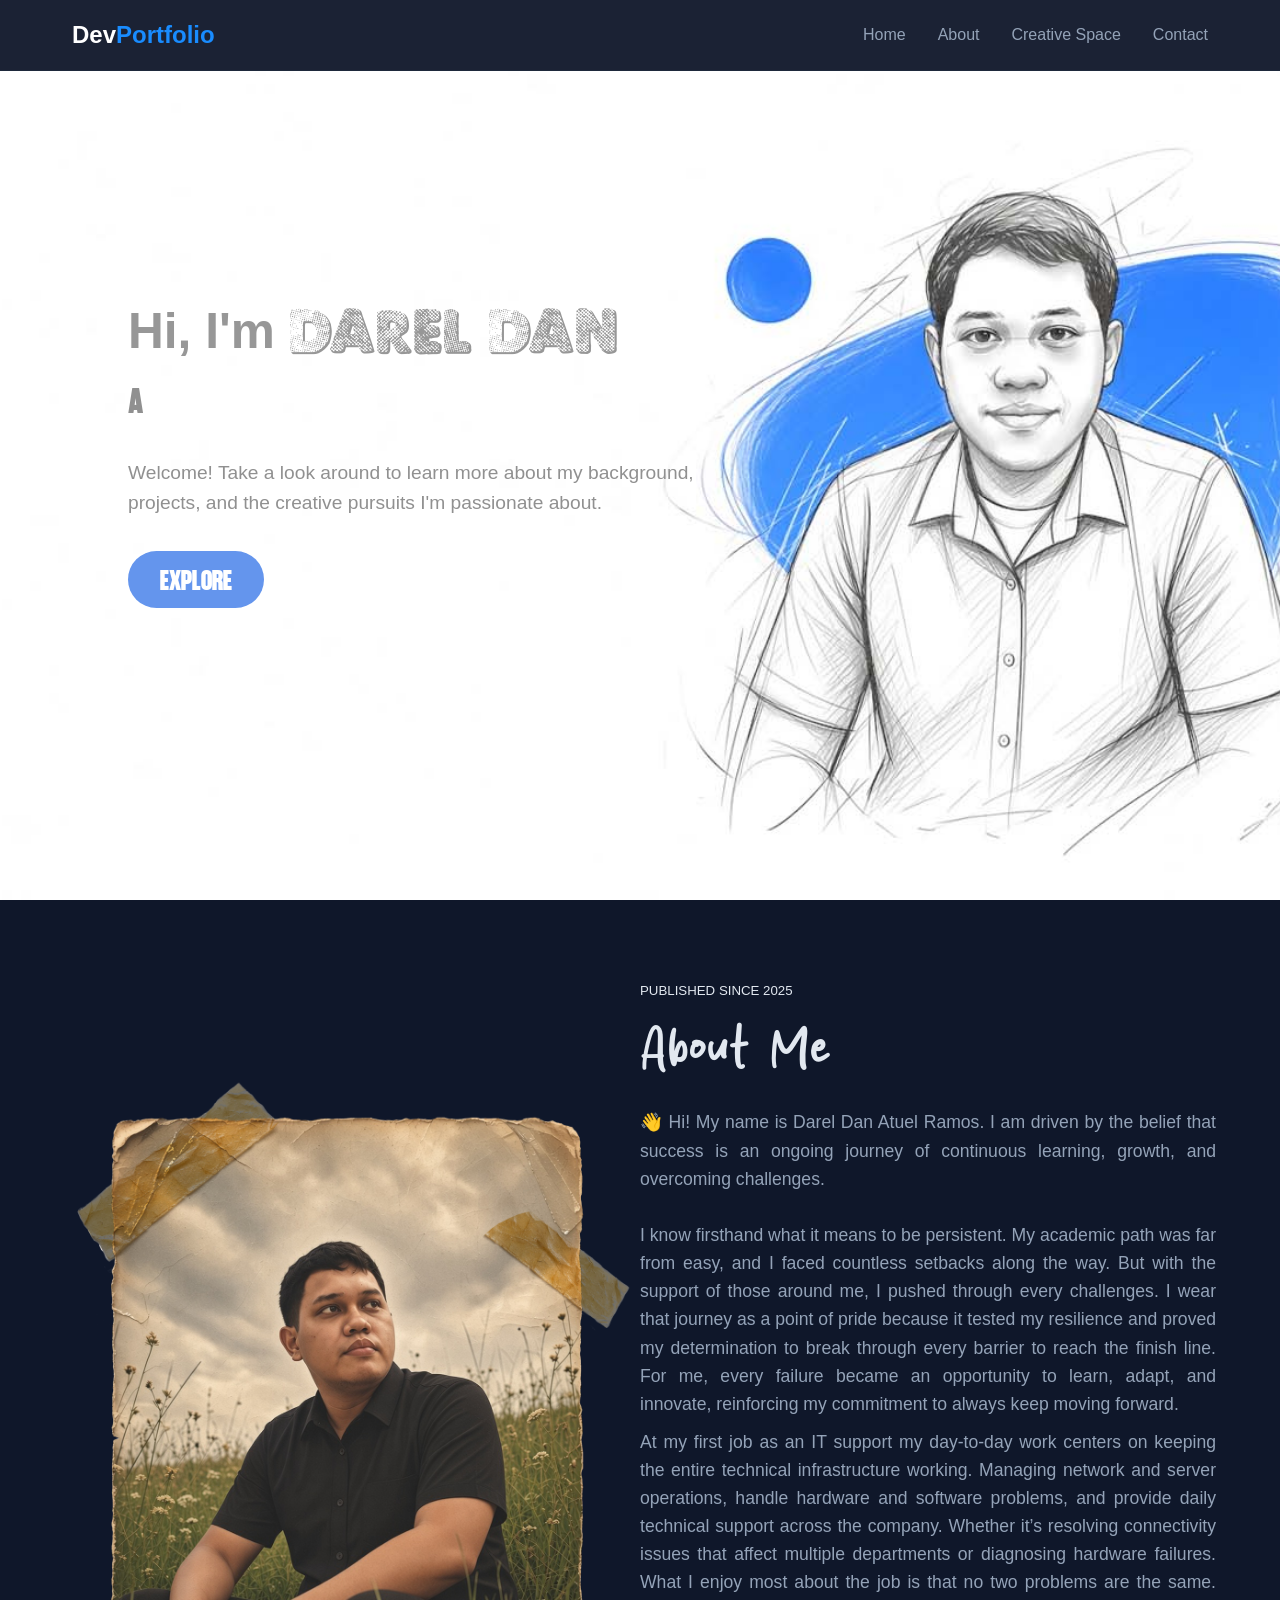
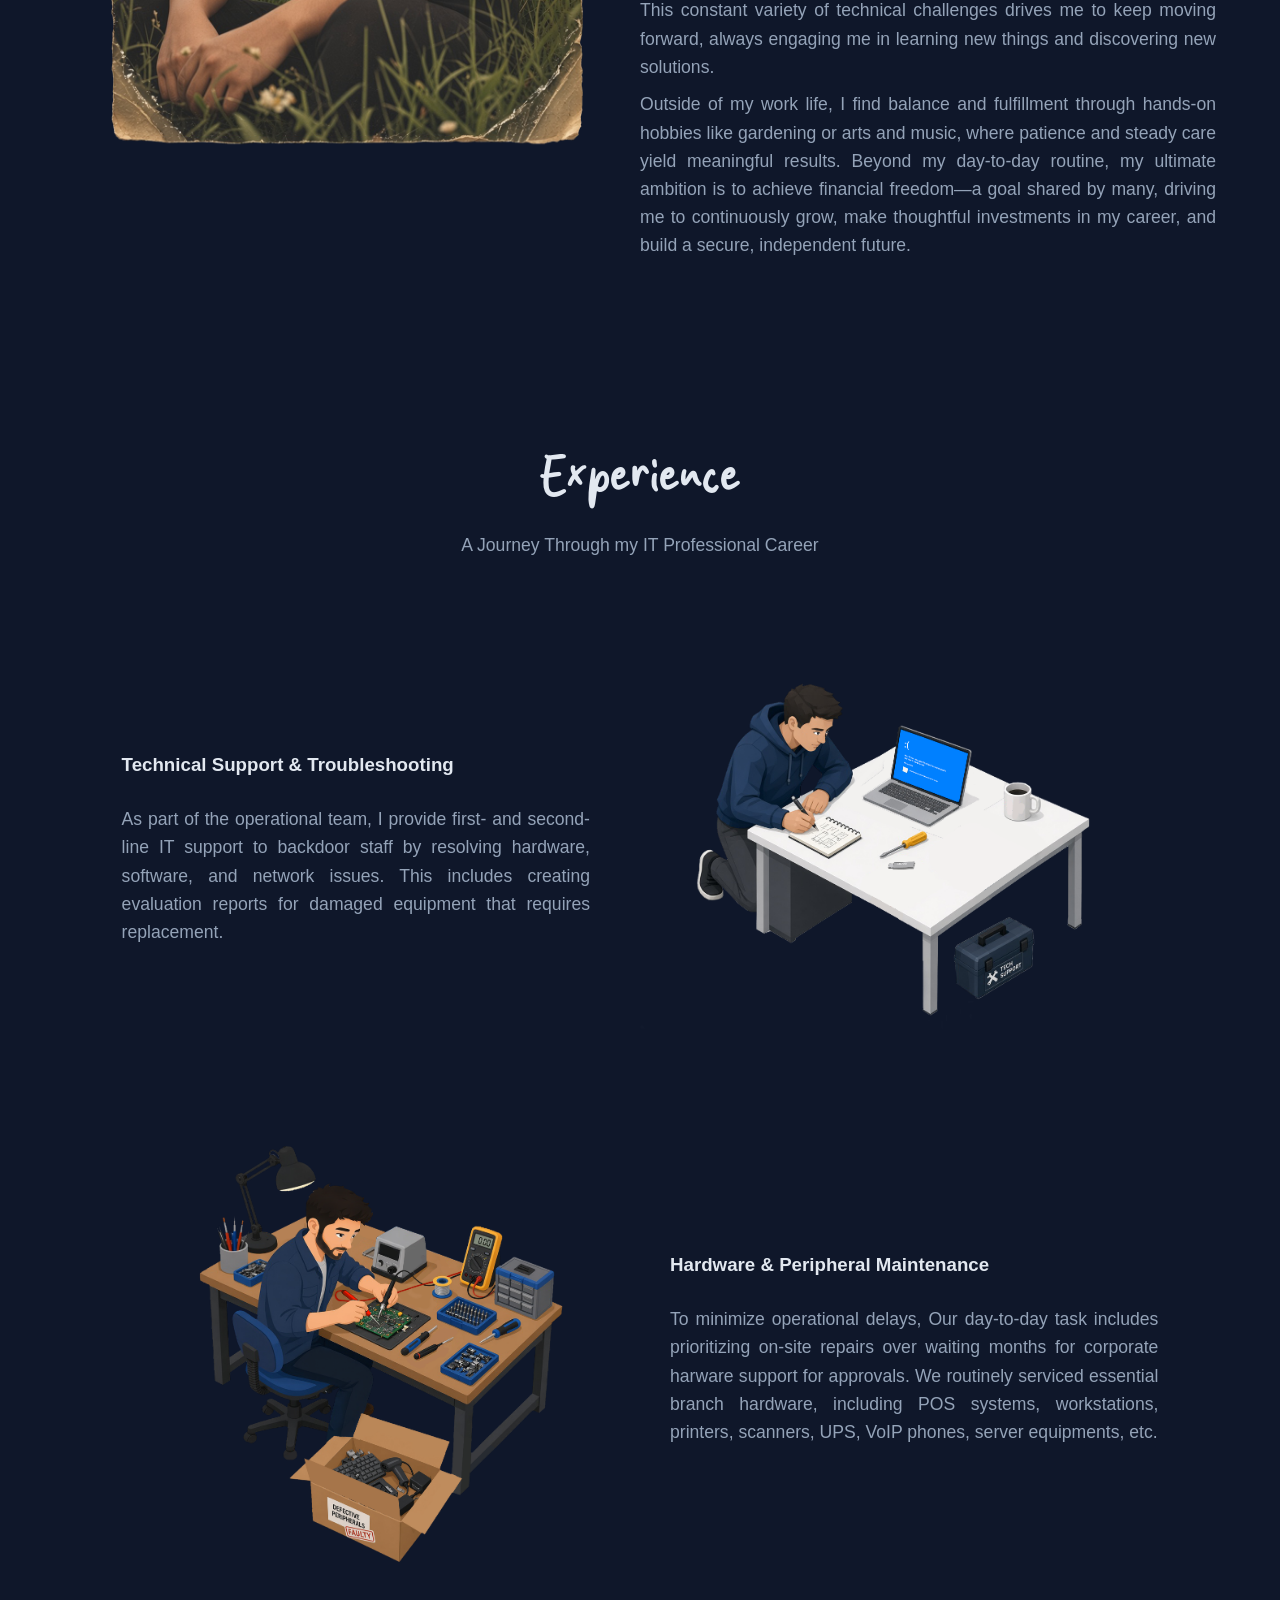
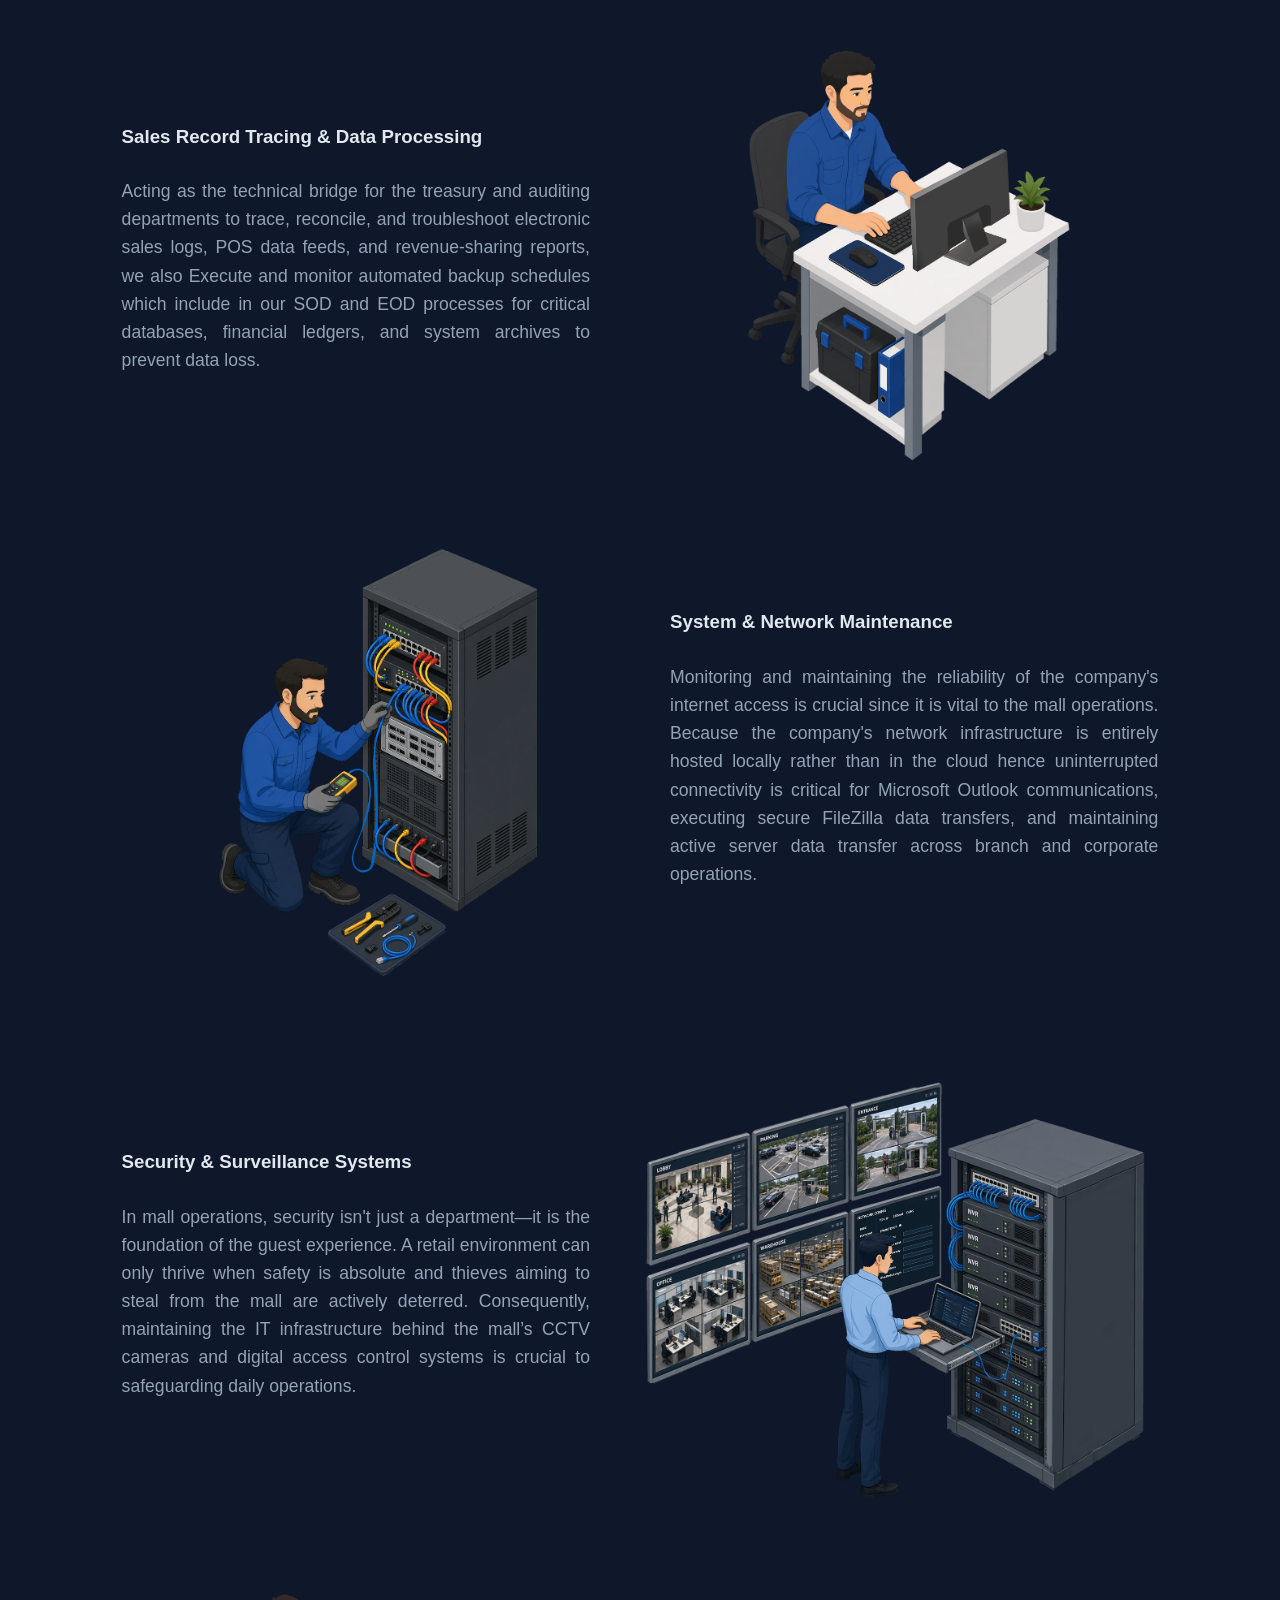
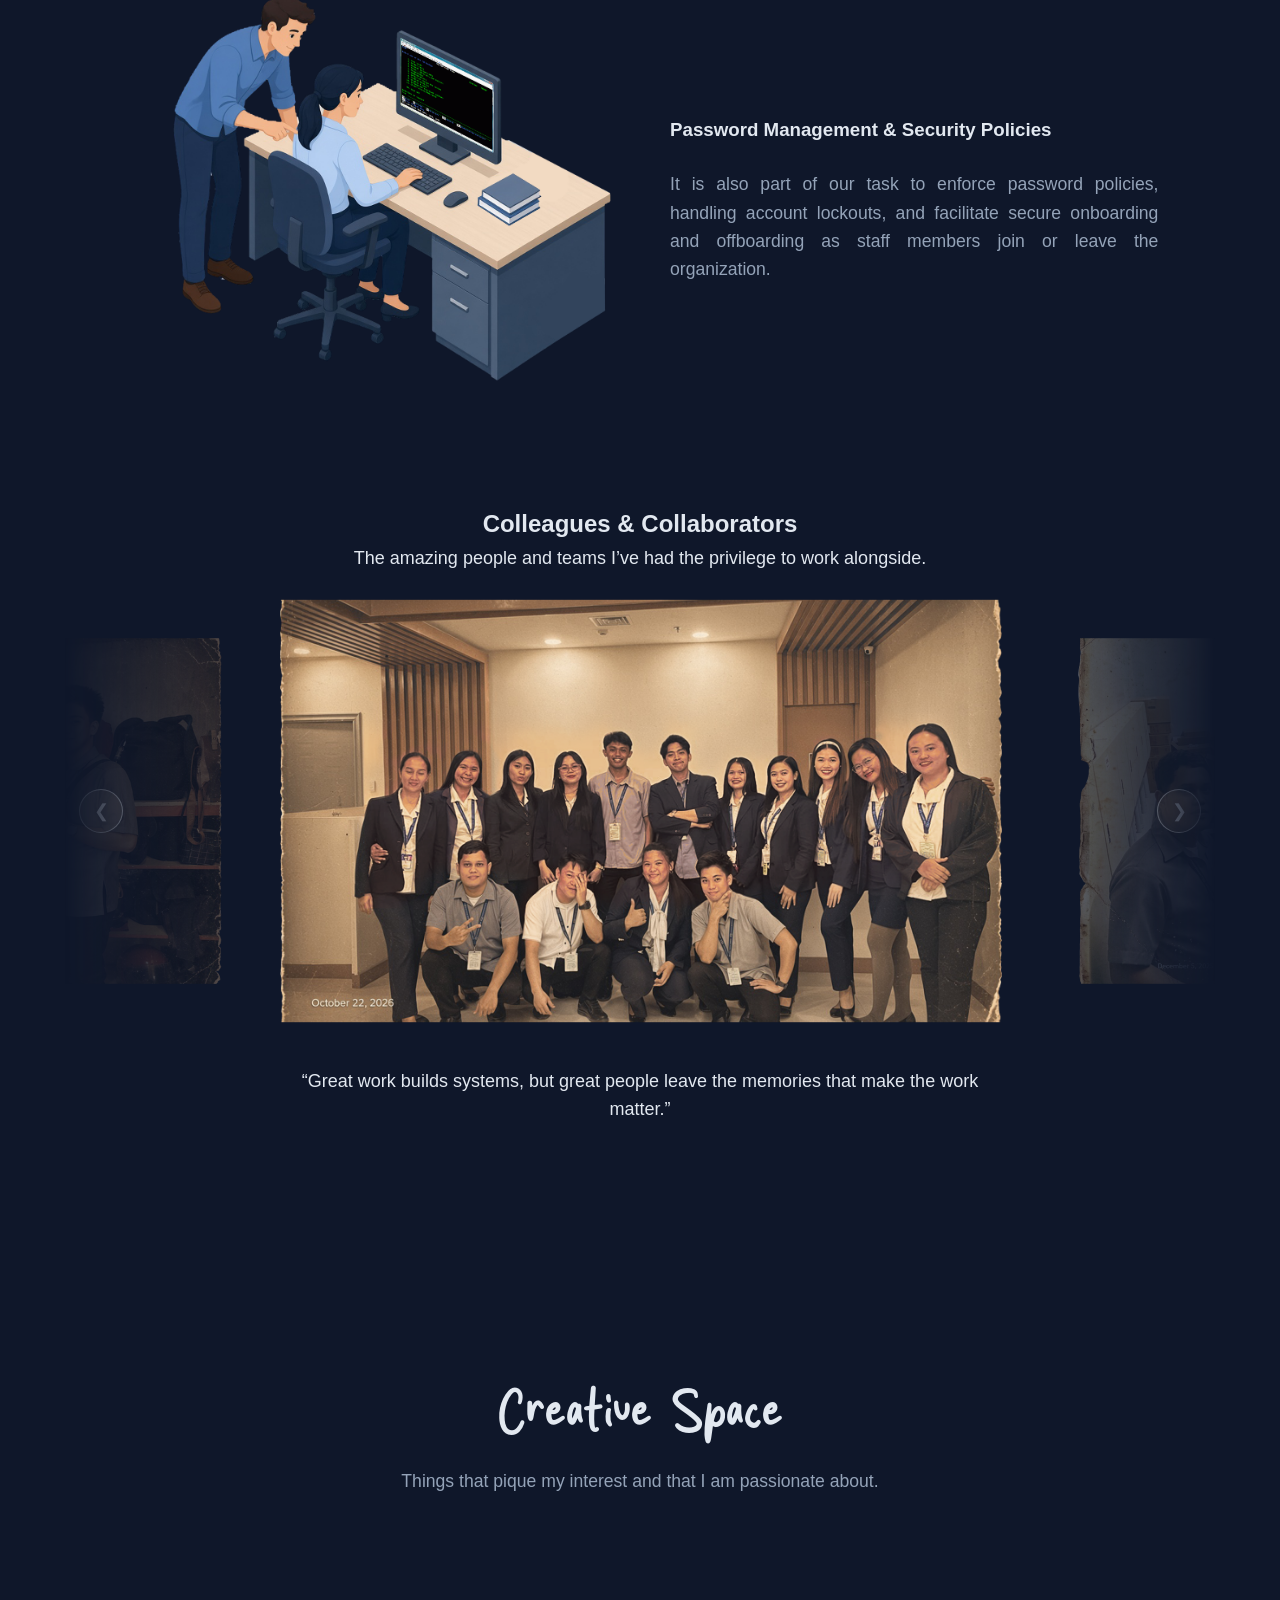
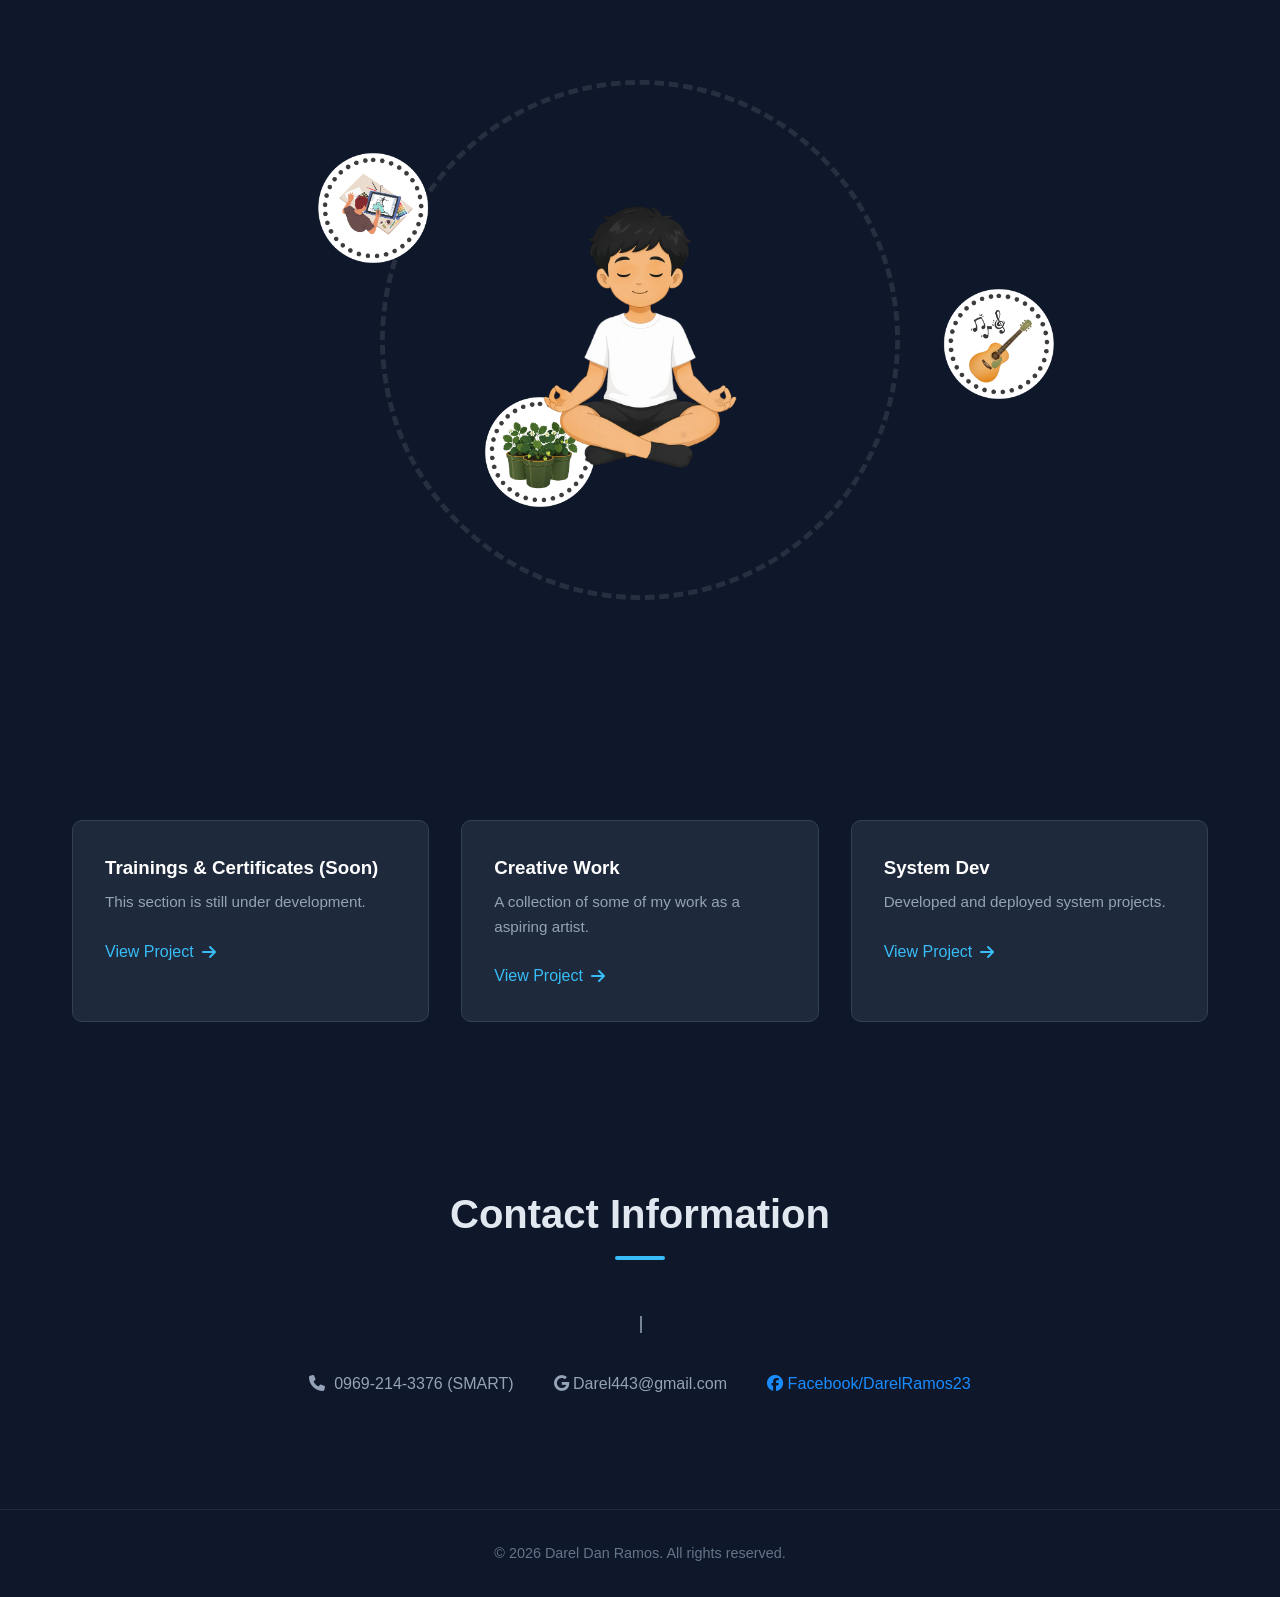
==== commit b2490cd1: "Update index.html" ====
--- a/index.html
+++ b/index.html
@@ -159,21 +159,12 @@
 
                     <div class="carousel-track" id="track">
                       <!-- Div slides with CSS background images -->
-                      <div class="slide" style="background-image: url('assets/carousel/group5.png');">
-                        
-                      </div>
-                      <div class="slide" style="background-image: url('assets/carousel/group2.png');">
-                        
-                      </div>
-                      <div class="slide" style="background-image: url('assets/carousel/group.png');">
-                        
-                      </div>
-                      <div class="slide" style="background-image: url('assets/carousel/group3.png');">
-                        
-                      </div>
-                      <div class="slide" style="background-image: url('assets/carousel/group4.png');">
-                        
-                      </div>
+                      <div class="slide" style="background-image: url('assets/carousel/group5.png');"></div>
+                      <div class="slide" style="background-image: url('assets/carousel/group2.png');"> </div>
+                      <div class="slide" style="background-image: url('assets/carousel/group.png');"></div>
+                      <div class="slide" style="background-image: url('assets/carousel/group6.png');"></div>
+                      <div class="slide" style="background-image: url('assets/carousel/group3.png');"></div>
+                      <div class="slide" style="background-image: url('assets/carousel/group4.png');"></div>
                     </div>
                   </div>
                   <h4 class="caption">“Great work builds systems, but great people leave the memories that make the work matter.”</h4>
--- a/css/style.css
+++ b/css/style.css
@@ -71,6 +71,10 @@
     backdrop-filter: blur(5px);
     z-index: 1000;
     border-bottom: 1px solid #1e293b;
+    transition: transform 0.3s ease-in-out;
+}
+.navbar--hidden {
+    transform: translateY(-100%);
 }
 
 .nav-container {
